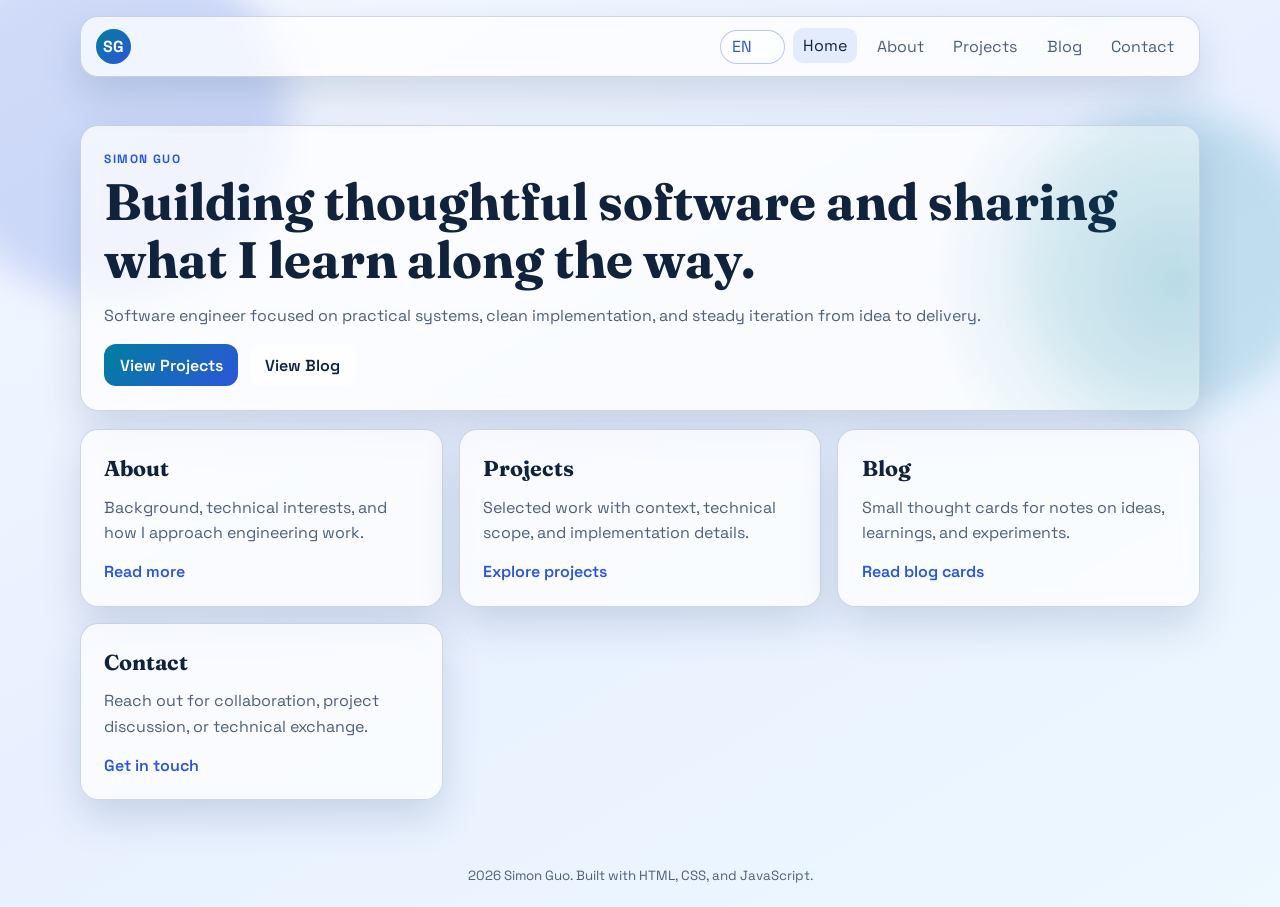
==== index.html @ a92e8daa "Refine i18n to full EN-ZH translation and repo-driven blog cards" ====
<!doctype html>
<html lang="en" data-source-lang="en">
  <head>
    <meta charset="UTF-8" />
    <meta name="viewport" content="width=device-width, initial-scale=1.0" />
    <meta
      name="description"
      content="Personal website for sharing projects, writing, and contact information."
    />
    <title>Simon Guo | Personal Website</title>
    <link rel="preconnect" href="https://fonts.googleapis.com" />
    <link rel="preconnect" href="https://fonts.gstatic.com" crossorigin />
    <link
      href="https://fonts.googleapis.com/css2?family=Space+Grotesk:wght@400;500;700&family=Fraunces:opsz,wght@9..144,600;9..144,800&display=swap"
      rel="stylesheet"
    />
    <link rel="stylesheet" href="./assets/css/styles.css" />
    <script src="./assets/js/i18n.js" defer></script>
    <script src="./assets/js/main.js" defer></script>
  </head>
  <body>
    <header class="site-header">
      <a class="brand" href="./index.html">SG</a>
      <div class="header-actions">
        <select id="language-switch" class="language-switch" data-no-translate>
          <option value="en">EN</option>
          <option value="zh-CN">中文</option>
        </select>
        <button class="menu-toggle" aria-expanded="false" aria-controls="site-nav">
          Menu
        </button>
        <nav id="site-nav" class="site-nav">
          <a href="./index.html" aria-current="page">Home</a>
          <a href="./pages/about.html">About</a>
          <a href="./pages/projects.html">Projects</a>
          <a href="./pages/blog.html">Blog</a>
          <a href="./pages/contact.html">Contact</a>
        </nav>
      </div>
    </header>

    <main>
      <section class="hero panel reveal">
        <p class="eyebrow">Simon Guo</p>
        <h1>
          Building thoughtful software and sharing what I learn along the way.
        </h1>
        <p>
          Software engineer focused on practical systems, clean implementation,
          and steady iteration from idea to delivery.
        </p>
        <div class="hero-actions">
          <a class="button" href="./pages/projects.html">View Projects</a>
          <a class="button button-ghost" href="./pages/blog.html">View Blog</a>
        </div>
      </section>

      <section class="grid reveal">
        <article class="panel">
          <h2>About</h2>
          <p>
            Background, technical interests, and how I approach engineering work.
          </p>
          <a class="text-link" href="./pages/about.html">Read more</a>
        </article>
        <article class="panel">
          <h2>Projects</h2>
          <p>
            Selected work with context, technical scope, and implementation details.
          </p>
          <a class="text-link" href="./pages/projects.html">Explore projects</a>
        </article>
        <article class="panel">
          <h2>Blog</h2>
          <p>
            Small thought cards for notes on ideas, learnings, and experiments.
          </p>
          <a class="text-link" href="./pages/blog.html">Read blog cards</a>
        </article>
        <article class="panel">
          <h2>Contact</h2>
          <p>
            Reach out for collaboration, project discussion, or technical exchange.
          </p>
          <a class="text-link" href="./pages/contact.html">Get in touch</a>
        </article>
      </section>
    </main>

    <footer class="site-footer">
      <small>
        <span id="year"></span> Simon Guo. Built with HTML, CSS, and JavaScript.
      </small>
    </footer>
  </body>
</html>
---- assets/css/styles.css ----
:root {
  --bg: #eef5ff;
  --bg-elevated: rgba(255, 255, 255, 0.72);
  --ink: #11233c;
  --ink-soft: #4d607a;
  --accent: #027e9f;
  --accent-2: #2b56d8;
  --line: rgba(117, 141, 177, 0.34);
  --shadow: 0 18px 40px rgba(26, 56, 105, 0.16);
}

*,
*::before,
*::after {
  box-sizing: border-box;
}

html,
body {
  margin: 0;
  padding: 0;
}

body {
  min-height: 100vh;
  font-family: "Space Grotesk", -apple-system, BlinkMacSystemFont, "Segoe UI", sans-serif;
  color: var(--ink);
  background: linear-gradient(150deg, #f5f9ff 0%, #e8f0ff 48%, #edf8ff 100%);
  display: flex;
  flex-direction: column;
  overflow-x: hidden;
}

body::before,
body::after {
  content: "";
  position: fixed;
  border-radius: 999px;
  filter: blur(18px);
  z-index: -1;
  animation: drift 14s ease-in-out infinite alternate;
}

body::before {
  width: 360px;
  height: 360px;
  left: -70px;
  top: -60px;
  background: rgba(43, 86, 216, 0.18);
}

body::after {
  width: 300px;
  height: 300px;
  right: -40px;
  top: 12vh;
  background: rgba(2, 126, 159, 0.18);
  animation-delay: 1.6s;
}

main {
  width: min(1120px, 92vw);
  margin: 2rem auto 3rem;
  flex: 1;
}

.site-header,
.site-footer {
  width: min(1120px, 92vw);
  margin: 1rem auto;
}

.site-header {
  background: var(--bg-elevated);
  border: 1px solid var(--line);
  backdrop-filter: blur(10px);
  border-radius: 18px;
  padding: 0.75rem 0.95rem;
  display: flex;
  align-items: center;
  justify-content: space-between;
  box-shadow: var(--shadow);
  position: sticky;
  top: 0.8rem;
  z-index: 3;
}

.header-actions {
  display: flex;
  align-items: center;
  gap: 0.5rem;
}

.brand {
  display: inline-grid;
  place-items: center;
  width: 2.2rem;
  height: 2.2rem;
  border-radius: 999px;
  text-decoration: none;
  font-weight: 700;
  color: #ffffff;
  background: linear-gradient(140deg, var(--accent), var(--accent-2));
}

.lang-switch,
.language-switch {
  text-decoration: none;
  color: var(--accent-2);
  font-weight: 700;
  font-size: 0.87rem;
  border: 1px solid rgba(43, 86, 216, 0.32);
  border-radius: 999px;
  padding: 0.35rem 0.65rem;
  background: rgba(255, 255, 255, 0.6);
  transition: transform 180ms ease, background 180ms ease;
}

.lang-switch:hover,
.language-switch:hover {
  transform: translateY(-1px);
  background: rgba(255, 255, 255, 0.95);
}

.language-switch {
  appearance: none;
  font: inherit;
  cursor: pointer;
  padding-right: 1.3rem;
}

.menu-toggle {
  display: none;
  border: 1px solid var(--line);
  background: rgba(255, 255, 255, 0.7);
  color: var(--ink);
  border-radius: 10px;
  padding: 0.4rem 0.7rem;
  font: inherit;
}

.site-nav {
  display: flex;
  gap: 0.6rem;
}

.site-nav a {
  color: var(--ink-soft);
  text-decoration: none;
  padding: 0.45rem 0.62rem;
  border-radius: 10px;
  transition: background 200ms ease, color 200ms ease, transform 200ms ease;
}

.site-nav a[aria-current="page"],
.site-nav a:hover {
  background: rgba(69, 124, 255, 0.13);
  color: var(--ink);
  transform: translateY(-1px);
}

.panel {
  background: var(--bg-elevated);
  border: 1px solid var(--line);
  border-radius: 18px;
  padding: 1.45rem;
  box-shadow: var(--shadow);
  backdrop-filter: blur(8px);
}

.hero {
  position: relative;
  overflow: hidden;
}

.hero::after {
  content: "";
  position: absolute;
  inset: auto -22% -50% auto;
  width: 48%;
  aspect-ratio: 1;
  border-radius: 50%;
  background: radial-gradient(circle, rgba(2, 126, 159, 0.22) 0%, rgba(2, 126, 159, 0) 65%);
}

.hero h1,
h1,
h2,
h3 {
  font-family: "Fraunces", Georgia, "Times New Roman", serif;
  margin: 0.25rem 0 0.8rem;
  line-height: 1.15;
}

.hero h1 {
  font-size: clamp(2rem, 4vw, 3.25rem);
}

h1 {
  font-size: clamp(1.8rem, 3vw, 2.8rem);
}

h2 {
  font-size: 1.35rem;
}

h3 {
  font-size: 1.1rem;
}

p {
  margin: 0.25rem 0 1rem;
  color: var(--ink-soft);
  line-height: 1.58;
}

.eyebrow {
  margin: 0;
  text-transform: uppercase;
  letter-spacing: 0.12em;
  font-weight: 700;
  font-size: 0.75rem;
  color: var(--accent-2);
}

.hero-actions {
  display: flex;
  gap: 0.75rem;
  flex-wrap: wrap;
}

.button {
  display: inline-block;
  border: none;
  cursor: pointer;
  padding: 0.66rem 0.96rem;
  border-radius: 12px;
  text-decoration: none;
  color: #ffffff;
  background: linear-gradient(130deg, var(--accent), var(--accent-2));
  font: inherit;
  font-weight: 600;
  transition: transform 180ms ease, box-shadow 180ms ease;
}

.button:hover {
  transform: translateY(-1px);
  box-shadow: 0 12px 24px rgba(42, 94, 187, 0.26);
}

.button-ghost {
  color: var(--ink);
  background: rgba(255, 255, 255, 0.72);
}

.text-link {
  color: var(--accent-2);
  font-weight: 600;
  text-decoration: none;
}

.text-link:hover {
  text-decoration: underline;
}

.grid {
  margin-top: 1.15rem;
  display: grid;
  gap: 1rem;
  grid-template-columns: repeat(3, minmax(0, 1fr));
}

.tags {
  font-size: 0.87rem;
}

.coming-soon {
  border-style: dashed;
  border-width: 1px;
}

.coming-soon .eyebrow {
  font-size: 0.68rem;
}

.site-footer {
  text-align: center;
  color: var(--ink-soft);
  margin-bottom: 1.4rem;
}

.reveal {
  opacity: 0;
  transform: translateY(16px);
  transition: opacity 420ms ease, transform 420ms ease;
}

.reveal.is-visible {
  opacity: 1;
  transform: translateY(0);
}

.blog-layout {
  display: grid;
  grid-template-columns: minmax(0, 1.15fr) minmax(0, 0.85fr);
  gap: 1rem;
  margin-top: 1.1rem;
}

.blog-controls {
  display: grid;
  gap: 0.7rem;
}

.blog-controls label {
  font-size: 0.9rem;
  color: var(--ink-soft);
}

.blog-controls input,
.blog-controls textarea {
  width: 100%;
  border: 1px solid var(--line);
  border-radius: 10px;
  background: rgba(255, 255, 255, 0.85);
  color: var(--ink);
  font: inherit;
  padding: 0.55rem 0.65rem;
}

.blog-controls textarea {
  min-height: 110px;
  resize: vertical;
}

.blog-list {
  margin: 0;
  padding: 0;
  list-style: none;
  display: grid;
  gap: 1rem;
}

.blog-card {
  position: relative;
}

.blog-meta {
  font-size: 0.82rem;
  color: var(--ink-soft);
}

.blog-empty {
  color: var(--ink-soft);
}

.code-block {
  margin: 0.3rem 0 0.9rem;
  padding: 0.75rem;
  border-radius: 12px;
  background: rgba(13, 29, 53, 0.9);
  color: #d8ecff;
  overflow-x: auto;
}

.code-block code {
  font-family: ui-monospace, SFMono-Regular, Menlo, Monaco, Consolas, "Liberation Mono", monospace;
  font-size: 0.84rem;
}

.blog-remove {
  background: transparent;
  border: none;
  color: var(--accent-2);
  cursor: pointer;
  padding: 0;
  font: inherit;
  font-weight: 600;
}

@keyframes drift {
  0% {
    transform: translate3d(0, 0, 0) scale(1);
  }
  100% {
    transform: translate3d(12px, -12px, 0) scale(1.04);
  }
}

@media (max-width: 960px) {
  .grid {
    grid-template-columns: repeat(2, minmax(0, 1fr));
  }

  .blog-layout {
    grid-template-columns: 1fr;
  }
}

@media (max-width: 760px) {
  .menu-toggle {
    display: inline-flex;
  }

  .site-nav {
    position: absolute;
    inset: calc(100% + 0.5rem) 0 auto 0;
    background: rgba(255, 255, 255, 0.92);
    border: 1px solid var(--line);
    backdrop-filter: blur(8px);
    border-radius: 12px;
    box-shadow: var(--shadow);
    padding: 0.6rem;
    margin: 0 0.25rem;
    display: none;
    flex-direction: column;
  }

  .site-nav.is-open {
    display: flex;
  }

  .grid {
    grid-template-columns: 1fr;
  }
}
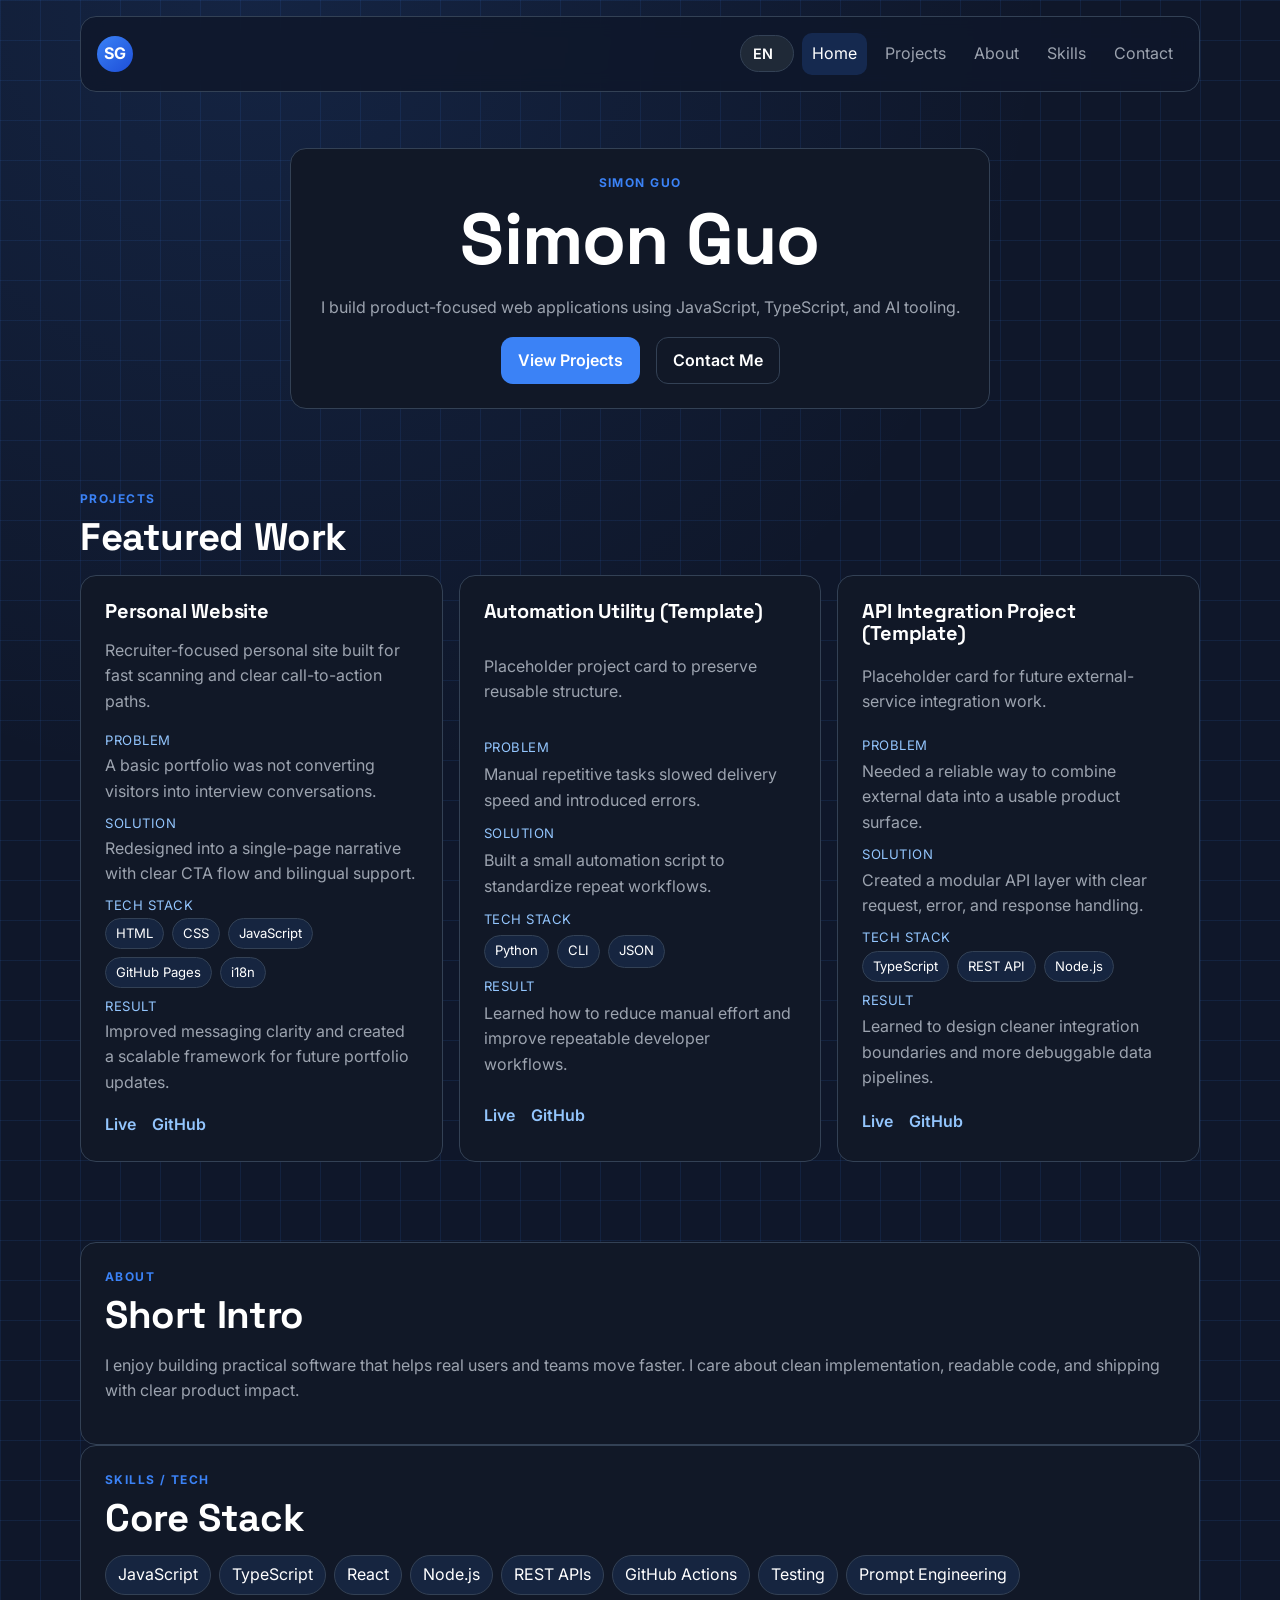
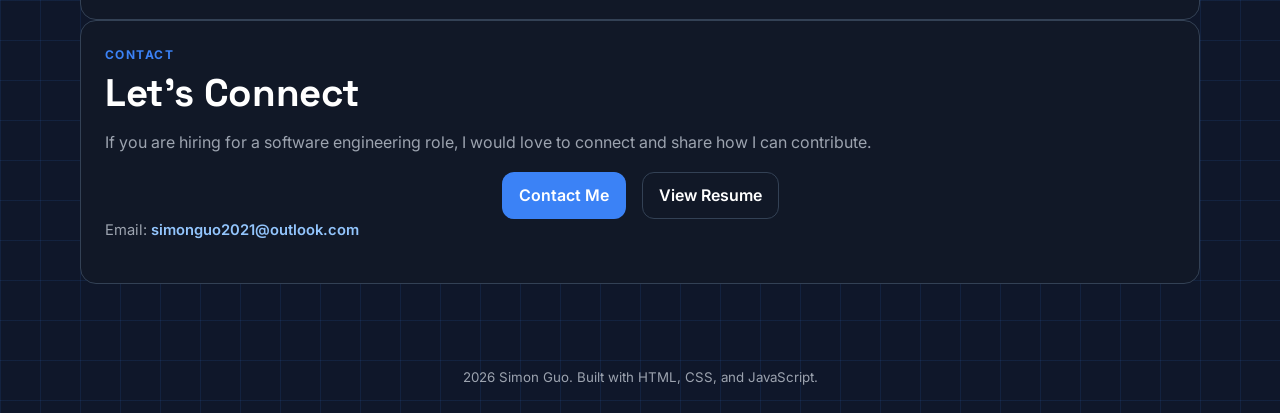
==== commit 0dccf7b3: "Refactor homepage structure and design system with reusable project cards" ====
--- a/index.html
+++ b/index.html
@@ -5,13 +5,13 @@
     <meta name="viewport" content="width=device-width, initial-scale=1.0" />
     <meta
       name="description"
-      content="Personal website for sharing projects, writing, and contact information."
+      content="Simon Guo - software engineer focused on product-oriented development. View projects, skills, and contact details."
     />
     <title>Simon Guo | Personal Website</title>
     <link rel="preconnect" href="https://fonts.googleapis.com" />
     <link rel="preconnect" href="https://fonts.gstatic.com" crossorigin />
     <link
-      href="https://fonts.googleapis.com/css2?family=Space+Grotesk:wght@400;500;700&family=Fraunces:opsz,wght@9..144,600;9..144,800&display=swap"
+      href="https://fonts.googleapis.com/css2?family=Inter:wght@400;500;600;700&family=Space+Grotesk:wght@400;500;700&display=swap"
       rel="stylesheet"
     />
     <link rel="stylesheet" href="./assets/css/styles.css" />
@@ -30,61 +30,182 @@
           Menu
         </button>
         <nav id="site-nav" class="site-nav">
-          <a href="./index.html" aria-current="page">Home</a>
-          <a href="./pages/about.html">About</a>
-          <a href="./pages/projects.html">Projects</a>
-          <a href="./pages/blog.html">Blog</a>
-          <a href="./pages/contact.html">Contact</a>
+          <a href="#hero" aria-current="page">Home</a>
+          <a href="#projects">Projects</a>
+          <a href="#about">About</a>
+          <a href="#skills">Skills</a>
+          <a href="#contact">Contact</a>
         </nav>
       </div>
     </header>
 
     <main>
-      <section class="hero panel reveal">
+      <section id="hero" class="hero hero-centered panel reveal">
         <p class="eyebrow">Simon Guo</p>
-        <h1>
-          Building thoughtful software and sharing what I learn along the way.
-        </h1>
+        <h1>Simon Guo</h1>
         <p>
-          Software engineer focused on practical systems, clean implementation,
-          and steady iteration from idea to delivery.
+          I build product-focused web applications using JavaScript, TypeScript,
+          and AI tooling.
         </p>
         <div class="hero-actions">
-          <a class="button" href="./pages/projects.html">View Projects</a>
-          <a class="button button-ghost" href="./pages/blog.html">View Blog</a>
-        </div>
-      </section>
-
-      <section class="grid reveal">
-        <article class="panel">
-          <h2>About</h2>
-          <p>
-            Background, technical interests, and how I approach engineering work.
-          </p>
-          <a class="text-link" href="./pages/about.html">Read more</a>
-        </article>
-        <article class="panel">
-          <h2>Projects</h2>
-          <p>
-            Selected work with context, technical scope, and implementation details.
-          </p>
-          <a class="text-link" href="./pages/projects.html">Explore projects</a>
-        </article>
-        <article class="panel">
-          <h2>Blog</h2>
-          <p>
-            Small thought cards for notes on ideas, learnings, and experiments.
-          </p>
-          <a class="text-link" href="./pages/blog.html">Read blog cards</a>
-        </article>
-        <article class="panel">
-          <h2>Contact</h2>
-          <p>
-            Reach out for collaboration, project discussion, or technical exchange.
-          </p>
-          <a class="text-link" href="./pages/contact.html">Get in touch</a>
-        </article>
-      </section>
+          <a class="button" href="#projects">View Projects</a>
+          <a class="button button-ghost" href="#contact">Contact Me</a>
+        </div>
+      </section>
+
+      <section id="projects" class="section-block reveal">
+        <p class="eyebrow">Projects</p>
+        <h2>Featured Work</h2>
+        <div class="grid">
+          <article class="card project-card">
+            <h3 class="project-card__title">Personal Website</h3>
+            <p class="project-card__desc">
+              Recruiter-focused personal site built for fast scanning and clear
+              call-to-action paths.
+            </p>
+            <div class="project-card__items">
+              <div class="project-card__item">
+                <p class="project-card__label">Problem</p>
+                <p class="project-card__value">A basic portfolio was not converting visitors into interview conversations.</p>
+              </div>
+              <div class="project-card__item">
+                <p class="project-card__label">Solution</p>
+                <p class="project-card__value">Redesigned into a single-page narrative with clear CTA flow and bilingual support.</p>
+              </div>
+              <div class="project-card__item">
+                <p class="project-card__label">Tech Stack</p>
+                <div class="project-card__tags">
+                  <span>HTML</span>
+                  <span>CSS</span>
+                  <span>JavaScript</span>
+                  <span>GitHub Pages</span>
+                  <span>i18n</span>
+                </div>
+              </div>
+              <div class="project-card__item">
+                <p class="project-card__label">Result</p>
+                <p class="project-card__value">Improved messaging clarity and created a scalable framework for future portfolio updates.</p>
+              </div>
+            </div>
+            <div class="project-card__links">
+              <a class="text-link" href="https://sgdev42.github.io/personal_website/" target="_blank" rel="noreferrer">Live</a>
+              <a class="text-link" href="https://github.com/sgdev42/personal_website" target="_blank" rel="noreferrer">GitHub</a>
+            </div>
+          </article>
+          <article class="card project-card">
+            <h3 class="project-card__title">Automation Utility (Template)</h3>
+            <p class="project-card__desc">
+              Placeholder project card to preserve reusable structure.
+            </p>
+            <div class="project-card__items">
+              <div class="project-card__item">
+                <p class="project-card__label">Problem</p>
+                <p class="project-card__value">Manual repetitive tasks slowed delivery speed and introduced errors.</p>
+              </div>
+              <div class="project-card__item">
+                <p class="project-card__label">Solution</p>
+                <p class="project-card__value">Built a small automation script to standardize repeat workflows.</p>
+              </div>
+              <div class="project-card__item">
+                <p class="project-card__label">Tech Stack</p>
+                <div class="project-card__tags">
+                  <span>Python</span>
+                  <span>CLI</span>
+                  <span>JSON</span>
+                </div>
+              </div>
+              <div class="project-card__item">
+                <p class="project-card__label">Result</p>
+                <p class="project-card__value">Learned how to reduce manual effort and improve repeatable developer workflows.</p>
+              </div>
+            </div>
+            <div class="project-card__links">
+              <a class="text-link" href="https://github.com/sgdev42" target="_blank" rel="noreferrer">Live</a>
+              <a class="text-link" href="https://github.com/sgdev42" target="_blank" rel="noreferrer">GitHub</a>
+            </div>
+          </article>
+          <article class="card project-card">
+            <h3 class="project-card__title">API Integration Project (Template)</h3>
+            <p class="project-card__desc">
+              Placeholder card for future external-service integration work.
+            </p>
+            <div class="project-card__items">
+              <div class="project-card__item">
+                <p class="project-card__label">Problem</p>
+                <p class="project-card__value">Needed a reliable way to combine external data into a usable product surface.</p>
+              </div>
+              <div class="project-card__item">
+                <p class="project-card__label">Solution</p>
+                <p class="project-card__value">Created a modular API layer with clear request, error, and response handling.</p>
+              </div>
+              <div class="project-card__item">
+                <p class="project-card__label">Tech Stack</p>
+                <div class="project-card__tags">
+                  <span>TypeScript</span>
+                  <span>REST API</span>
+                  <span>Node.js</span>
+                </div>
+              </div>
+              <div class="project-card__item">
+                <p class="project-card__label">Result</p>
+                <p class="project-card__value">Learned to design cleaner integration boundaries and more debuggable data pipelines.</p>
+              </div>
+            </div>
+            <div class="project-card__links">
+              <a class="text-link" href="https://github.com/sgdev42" target="_blank" rel="noreferrer">Live</a>
+              <a class="text-link" href="https://github.com/sgdev42" target="_blank" rel="noreferrer">GitHub</a>
+            </div>
+          </article>
+        </div>
+      </section>
+
+      <section id="about" class="section-block panel reveal">
+        <p class="eyebrow">About</p>
+        <h2>Short Intro</h2>
+        <p>
+          I enjoy building practical software that helps real users and teams
+          move faster. I care about clean implementation, readable code, and
+          shipping with clear product impact.
+        </p>
+      </section>
+
+      <section id="skills" class="section-block panel reveal">
+        <p class="eyebrow">Skills / Tech</p>
+        <h2>Core Stack</h2>
+        <div class="skills-list">
+          <span>JavaScript</span>
+          <span>TypeScript</span>
+          <span>React</span>
+          <span>Node.js</span>
+          <span>REST APIs</span>
+          <span>GitHub Actions</span>
+          <span>Testing</span>
+          <span>Prompt Engineering</span>
+        </div>
+      </section>
+
+      <section id="contact" class="section-block panel reveal">
+        <p class="eyebrow">Contact</p>
+        <h2>Let’s Connect</h2>
+        <p>
+          If you are hiring for a software engineering role, I would love to
+          connect and share how I can contribute.
+        </p>
+        <div class="hero-actions">
+          <a class="button" href="mailto:simonguo2021@outlook.com">Contact Me</a>
+          <a
+            class="button button-ghost"
+            href="https://www.linkedin.com/in/yguo97/"
+            target="_blank"
+            rel="noreferrer"
+            >View Resume</a
+          >
+        </div>
+        <p class="contact-inline">
+          Email: <a class="text-link" href="mailto:simonguo2021@outlook.com">simonguo2021@outlook.com</a>
+        </p>
+      </section>
+
     </main>
 
     <footer class="site-footer">
--- a/assets/css/styles.css
+++ b/assets/css/styles.css
@@ -1,12 +1,36 @@
 :root {
-  --bg: #eef5ff;
-  --bg-elevated: rgba(255, 255, 255, 0.72);
-  --ink: #11233c;
-  --ink-soft: #4d607a;
-  --accent: #027e9f;
-  --accent-2: #2b56d8;
-  --line: rgba(117, 141, 177, 0.34);
-  --shadow: 0 18px 40px rgba(26, 56, 105, 0.16);
+  --color-bg: #0f172a;
+  --color-bg-elevated: #111827;
+  --color-bg-soft: #1f2937;
+  --color-text: #ffffff;
+  --color-text-muted: #9ca3af;
+  --color-accent: #3b82f6;
+  --color-accent-hover: #2563eb;
+  --color-border: #334155;
+
+  --font-body: "Inter", -apple-system, BlinkMacSystemFont, "Segoe UI", sans-serif;
+  --font-heading: "Space Grotesk", "Inter", -apple-system, BlinkMacSystemFont, sans-serif;
+
+  --text-body: 1rem;
+  --text-h1: clamp(2.5rem, 7vw, 4.5rem);
+  --text-h2: clamp(1.7rem, 3.8vw, 2.4rem);
+  --text-h3: 1.25rem;
+
+  --space-1: 8px;
+  --space-2: 16px;
+  --space-3: 24px;
+  --space-4: 32px;
+  --space-5: 40px;
+  --space-6: 48px;
+  --space-8: 64px;
+  --space-10: 80px;
+
+  --section-padding-desktop: 80px;
+  --section-padding-mobile: 40px;
+
+  --radius-sm: 12px;
+  --radius-md: 16px;
+  --radius-lg: 20px;
 }
 
 *,
@@ -21,240 +45,313 @@
   padding: 0;
 }
 
+html {
+  scroll-behavior: smooth;
+}
+
 body {
   min-height: 100vh;
-  font-family: "Space Grotesk", -apple-system, BlinkMacSystemFont, "Segoe UI", sans-serif;
-  color: var(--ink);
-  background: linear-gradient(150deg, #f5f9ff 0%, #e8f0ff 48%, #edf8ff 100%);
+  font-family: var(--font-body);
+  font-size: var(--text-body);
+  line-height: 1.6;
+  color: var(--color-text);
+  background:
+    linear-gradient(rgba(59, 130, 246, 0.1) 1px, transparent 1px),
+    linear-gradient(90deg, rgba(59, 130, 246, 0.1) 1px, transparent 1px),
+    radial-gradient(circle at 20% 0%, rgba(59, 130, 246, 0.12), transparent 35%),
+    var(--color-bg);
+  background-size: 40px 40px, 40px 40px, auto, auto;
   display: flex;
   flex-direction: column;
-  overflow-x: hidden;
-}
-
-body::before,
-body::after {
-  content: "";
-  position: fixed;
-  border-radius: 999px;
-  filter: blur(18px);
-  z-index: -1;
-  animation: drift 14s ease-in-out infinite alternate;
-}
-
-body::before {
-  width: 360px;
-  height: 360px;
-  left: -70px;
-  top: -60px;
-  background: rgba(43, 86, 216, 0.18);
-}
-
-body::after {
-  width: 300px;
-  height: 300px;
-  right: -40px;
-  top: 12vh;
-  background: rgba(2, 126, 159, 0.18);
-  animation-delay: 1.6s;
 }
 
 main {
   width: min(1120px, 92vw);
-  margin: 2rem auto 3rem;
+  margin: var(--space-5) auto var(--space-8);
   flex: 1;
 }
 
 .site-header,
 .site-footer {
   width: min(1120px, 92vw);
-  margin: 1rem auto;
+  margin: var(--space-2) auto;
 }
 
 .site-header {
-  background: var(--bg-elevated);
-  border: 1px solid var(--line);
+  background: rgba(15, 23, 42, 0.84);
+  border: 1px solid var(--color-border);
   backdrop-filter: blur(10px);
-  border-radius: 18px;
-  padding: 0.75rem 0.95rem;
+  border-radius: var(--radius-md);
+  padding: var(--space-2);
   display: flex;
   align-items: center;
   justify-content: space-between;
-  box-shadow: var(--shadow);
   position: sticky;
-  top: 0.8rem;
-  z-index: 3;
+  top: var(--space-2);
+  z-index: 5;
 }
 
 .header-actions {
   display: flex;
   align-items: center;
-  gap: 0.5rem;
+  gap: var(--space-1);
 }
 
 .brand {
   display: inline-grid;
   place-items: center;
-  width: 2.2rem;
-  height: 2.2rem;
+  width: 2.25rem;
+  height: 2.25rem;
   border-radius: 999px;
   text-decoration: none;
   font-weight: 700;
-  color: #ffffff;
-  background: linear-gradient(140deg, var(--accent), var(--accent-2));
-}
-
-.lang-switch,
-.language-switch {
-  text-decoration: none;
-  color: var(--accent-2);
-  font-weight: 700;
-  font-size: 0.87rem;
-  border: 1px solid rgba(43, 86, 216, 0.32);
-  border-radius: 999px;
-  padding: 0.35rem 0.65rem;
-  background: rgba(255, 255, 255, 0.6);
-  transition: transform 180ms ease, background 180ms ease;
-}
-
-.lang-switch:hover,
-.language-switch:hover {
-  transform: translateY(-1px);
-  background: rgba(255, 255, 255, 0.95);
+  color: var(--color-text);
+  background: linear-gradient(140deg, var(--color-accent), #1d4ed8);
 }
 
 .language-switch {
   appearance: none;
   font: inherit;
+  font-size: 0.9rem;
+  font-weight: 600;
+  color: var(--color-text);
+  border: 1px solid var(--color-border);
+  border-radius: 999px;
+  padding: 6px 12px;
+  background: var(--color-bg-soft);
   cursor: pointer;
-  padding-right: 1.3rem;
 }
 
 .menu-toggle {
   display: none;
-  border: 1px solid var(--line);
-  background: rgba(255, 255, 255, 0.7);
-  color: var(--ink);
+  border: 1px solid var(--color-border);
+  background: var(--color-bg-soft);
+  color: var(--color-text);
+  border-radius: var(--radius-sm);
+  padding: 6px 12px;
+  font: inherit;
+}
+
+.site-nav {
+  display: flex;
+  gap: var(--space-1);
+}
+
+.site-nav a {
+  color: var(--color-text-muted);
+  text-decoration: none;
+  padding: 8px 10px;
   border-radius: 10px;
-  padding: 0.4rem 0.7rem;
-  font: inherit;
-}
-
-.site-nav {
-  display: flex;
-  gap: 0.6rem;
-}
-
-.site-nav a {
-  color: var(--ink-soft);
-  text-decoration: none;
-  padding: 0.45rem 0.62rem;
-  border-radius: 10px;
-  transition: background 200ms ease, color 200ms ease, transform 200ms ease;
+  transition: background 160ms ease, color 160ms ease;
 }
 
 .site-nav a[aria-current="page"],
 .site-nav a:hover {
-  background: rgba(69, 124, 255, 0.13);
-  color: var(--ink);
-  transform: translateY(-1px);
-}
-
-.panel {
-  background: var(--bg-elevated);
-  border: 1px solid var(--line);
-  border-radius: 18px;
-  padding: 1.45rem;
-  box-shadow: var(--shadow);
-  backdrop-filter: blur(8px);
-}
-
-.hero {
-  position: relative;
-  overflow: hidden;
-}
-
-.hero::after {
-  content: "";
-  position: absolute;
-  inset: auto -22% -50% auto;
-  width: 48%;
-  aspect-ratio: 1;
-  border-radius: 50%;
-  background: radial-gradient(circle, rgba(2, 126, 159, 0.22) 0%, rgba(2, 126, 159, 0) 65%);
-}
-
-.hero h1,
+  background: rgba(59, 130, 246, 0.18);
+  color: var(--color-text);
+}
+
 h1,
 h2,
 h3 {
-  font-family: "Fraunces", Georgia, "Times New Roman", serif;
-  margin: 0.25rem 0 0.8rem;
-  line-height: 1.15;
-}
-
-.hero h1 {
-  font-size: clamp(2rem, 4vw, 3.25rem);
+  font-family: var(--font-heading);
+  color: var(--color-text);
+  letter-spacing: -0.01em;
+  line-height: 1.1;
+  margin: 0 0 var(--space-2);
 }
 
 h1 {
-  font-size: clamp(1.8rem, 3vw, 2.8rem);
+  font-size: var(--text-h1);
 }
 
 h2 {
-  font-size: 1.35rem;
+  font-size: var(--text-h2);
 }
 
 h3 {
-  font-size: 1.1rem;
+  font-size: var(--text-h3);
 }
 
 p {
-  margin: 0.25rem 0 1rem;
-  color: var(--ink-soft);
-  line-height: 1.58;
+  margin: 0 0 var(--space-2);
+  color: var(--color-text-muted);
 }
 
 .eyebrow {
-  margin: 0;
+  margin: 0 0 var(--space-1);
   text-transform: uppercase;
   letter-spacing: 0.12em;
+  font-size: 0.75rem;
   font-weight: 700;
-  font-size: 0.75rem;
-  color: var(--accent-2);
+  color: var(--color-accent);
+}
+
+.section-container,
+.section-block {
+  padding: var(--section-padding-desktop) 0;
+  scroll-margin-top: 108px;
+}
+
+.hero {
+  background: linear-gradient(170deg, rgba(59, 130, 246, 0.18), rgba(15, 23, 42, 0.9));
+  border: 1px solid var(--color-border);
+  border-radius: var(--radius-lg);
+  padding: var(--space-8) var(--space-4);
+}
+
+.hero-centered {
+  max-width: 700px;
+  margin: 0 auto;
+  text-align: center;
 }
 
 .hero-actions {
   display: flex;
-  gap: 0.75rem;
   flex-wrap: wrap;
+  gap: var(--space-2);
+  justify-content: center;
 }
 
 .button {
-  display: inline-block;
-  border: none;
-  cursor: pointer;
-  padding: 0.66rem 0.96rem;
-  border-radius: 12px;
-  text-decoration: none;
-  color: #ffffff;
-  background: linear-gradient(130deg, var(--accent), var(--accent-2));
+  display: inline-flex;
+  align-items: center;
+  justify-content: center;
+  border: 1px solid transparent;
+  border-radius: var(--radius-sm);
+  padding: 10px 16px;
   font: inherit;
   font-weight: 600;
-  transition: transform 180ms ease, box-shadow 180ms ease;
-}
-
-.button:hover {
-  transform: translateY(-1px);
-  box-shadow: 0 12px 24px rgba(42, 94, 187, 0.26);
+  text-decoration: none;
+  cursor: pointer;
+  transition: background 160ms ease, border-color 160ms ease, color 160ms ease;
+}
+
+.button:not(.button-ghost) {
+  background: var(--color-accent);
+  color: var(--color-text);
+}
+
+.button:not(.button-ghost):hover {
+  background: var(--color-accent-hover);
 }
 
 .button-ghost {
-  color: var(--ink);
-  background: rgba(255, 255, 255, 0.72);
+  background: transparent;
+  color: var(--color-text);
+  border-color: var(--color-border);
+}
+
+.button-ghost:hover {
+  background: rgba(59, 130, 246, 0.14);
+}
+
+.grid {
+  display: grid;
+  gap: var(--space-2);
+  grid-template-columns: repeat(3, minmax(0, 1fr));
+}
+
+.panel,
+.card {
+  background: var(--color-bg-elevated);
+  border: 1px solid var(--color-border);
+  border-radius: var(--radius-md);
+  padding: var(--space-3);
+}
+
+.project-card {
+  display: grid;
+  gap: var(--space-2);
+  transition: transform 180ms ease, box-shadow 180ms ease, border-color 180ms ease;
+}
+
+.project-card:hover {
+  transform: scale(1.03);
+  box-shadow: 0 24px 44px rgba(2, 132, 199, 0.24);
+  border-color: rgba(59, 130, 246, 0.55);
+}
+
+.project-card__title {
+  margin-bottom: 0;
+}
+
+.project-card__desc {
+  margin-bottom: 0;
+}
+
+.project-card__items {
+  margin: 0;
+  padding: 0;
+  display: grid;
+  gap: var(--space-1);
+}
+
+.project-card__item {
+  display: grid;
+  gap: 2px;
+}
+
+.project-card__label {
+  font-size: 0.82rem;
+  letter-spacing: 0.04em;
+  text-transform: uppercase;
+  color: #93c5fd;
+  margin: 0;
+}
+
+.project-card__value {
+  margin: 0;
+}
+
+.project-card__tags {
+  display: flex;
+  flex-wrap: wrap;
+  gap: var(--space-1);
+}
+
+.project-card__tags span {
+  border: 1px solid var(--color-border);
+  border-radius: 999px;
+  padding: 4px 10px;
+  font-size: 0.82rem;
+  color: var(--color-text);
+  background: rgba(59, 130, 246, 0.12);
+}
+
+.project-card__links {
+  display: flex;
+  gap: var(--space-2);
+  align-items: center;
+}
+
+.coming-soon {
+  border-style: dashed;
+}
+
+.tags,
+.blog-meta,
+.contact-inline {
+  font-size: 0.92rem;
+  color: var(--color-text-muted);
+}
+
+.skills-list {
+  display: flex;
+  flex-wrap: wrap;
+  gap: var(--space-1);
+}
+
+.skills-list span {
+  border: 1px solid var(--color-border);
+  border-radius: 999px;
+  padding: 6px 12px;
+  color: var(--color-text);
+  background: rgba(59, 130, 246, 0.12);
 }
 
 .text-link {
-  color: var(--accent-2);
+  color: #93c5fd;
   font-weight: 600;
   text-decoration: none;
 }
@@ -263,36 +360,16 @@
   text-decoration: underline;
 }
 
-.grid {
-  margin-top: 1.15rem;
-  display: grid;
-  gap: 1rem;
-  grid-template-columns: repeat(3, minmax(0, 1fr));
-}
-
-.tags {
-  font-size: 0.87rem;
-}
-
-.coming-soon {
-  border-style: dashed;
-  border-width: 1px;
-}
-
-.coming-soon .eyebrow {
-  font-size: 0.68rem;
-}
-
 .site-footer {
   text-align: center;
-  color: var(--ink-soft);
-  margin-bottom: 1.4rem;
+  color: var(--color-text-muted);
+  margin-bottom: var(--space-3);
 }
 
 .reveal {
   opacity: 0;
   transform: translateY(16px);
-  transition: opacity 420ms ease, transform 420ms ease;
+  transition: opacity 360ms ease, transform 360ms ease;
 }
 
 .reveal.is-visible {
@@ -303,34 +380,8 @@
 .blog-layout {
   display: grid;
   grid-template-columns: minmax(0, 1.15fr) minmax(0, 0.85fr);
-  gap: 1rem;
-  margin-top: 1.1rem;
-}
-
-.blog-controls {
-  display: grid;
-  gap: 0.7rem;
-}
-
-.blog-controls label {
-  font-size: 0.9rem;
-  color: var(--ink-soft);
-}
-
-.blog-controls input,
-.blog-controls textarea {
-  width: 100%;
-  border: 1px solid var(--line);
-  border-radius: 10px;
-  background: rgba(255, 255, 255, 0.85);
-  color: var(--ink);
-  font: inherit;
-  padding: 0.55rem 0.65rem;
-}
-
-.blog-controls textarea {
-  min-height: 110px;
-  resize: vertical;
+  gap: var(--space-2);
+  margin-top: var(--space-2);
 }
 
 .blog-list {
@@ -338,53 +389,11 @@
   padding: 0;
   list-style: none;
   display: grid;
-  gap: 1rem;
-}
-
-.blog-card {
-  position: relative;
-}
-
-.blog-meta {
-  font-size: 0.82rem;
-  color: var(--ink-soft);
+  gap: var(--space-2);
 }
 
 .blog-empty {
-  color: var(--ink-soft);
-}
-
-.code-block {
-  margin: 0.3rem 0 0.9rem;
-  padding: 0.75rem;
-  border-radius: 12px;
-  background: rgba(13, 29, 53, 0.9);
-  color: #d8ecff;
-  overflow-x: auto;
-}
-
-.code-block code {
-  font-family: ui-monospace, SFMono-Regular, Menlo, Monaco, Consolas, "Liberation Mono", monospace;
-  font-size: 0.84rem;
-}
-
-.blog-remove {
-  background: transparent;
-  border: none;
-  color: var(--accent-2);
-  cursor: pointer;
-  padding: 0;
-  font: inherit;
-  font-weight: 600;
-}
-
-@keyframes drift {
-  0% {
-    transform: translate3d(0, 0, 0) scale(1);
-  }
-  100% {
-    transform: translate3d(12px, -12px, 0) scale(1.04);
-  }
+  color: var(--color-text-muted);
 }
 
 @media (max-width: 960px) {
@@ -398,20 +407,27 @@
 }
 
 @media (max-width: 760px) {
+  .section-container,
+  .section-block {
+    padding: var(--section-padding-mobile) 0;
+  }
+
+  .hero {
+    padding: var(--space-5) var(--space-3);
+  }
+
   .menu-toggle {
     display: inline-flex;
   }
 
   .site-nav {
     position: absolute;
-    inset: calc(100% + 0.5rem) 0 auto 0;
-    background: rgba(255, 255, 255, 0.92);
-    border: 1px solid var(--line);
-    backdrop-filter: blur(8px);
-    border-radius: 12px;
-    box-shadow: var(--shadow);
-    padding: 0.6rem;
-    margin: 0 0.25rem;
+    inset: calc(100% + 8px) 0 auto 0;
+    background: rgba(15, 23, 42, 0.96);
+    border: 1px solid var(--color-border);
+    border-radius: var(--radius-sm);
+    padding: 10px;
+    margin: 0 4px;
     display: none;
     flex-direction: column;
   }
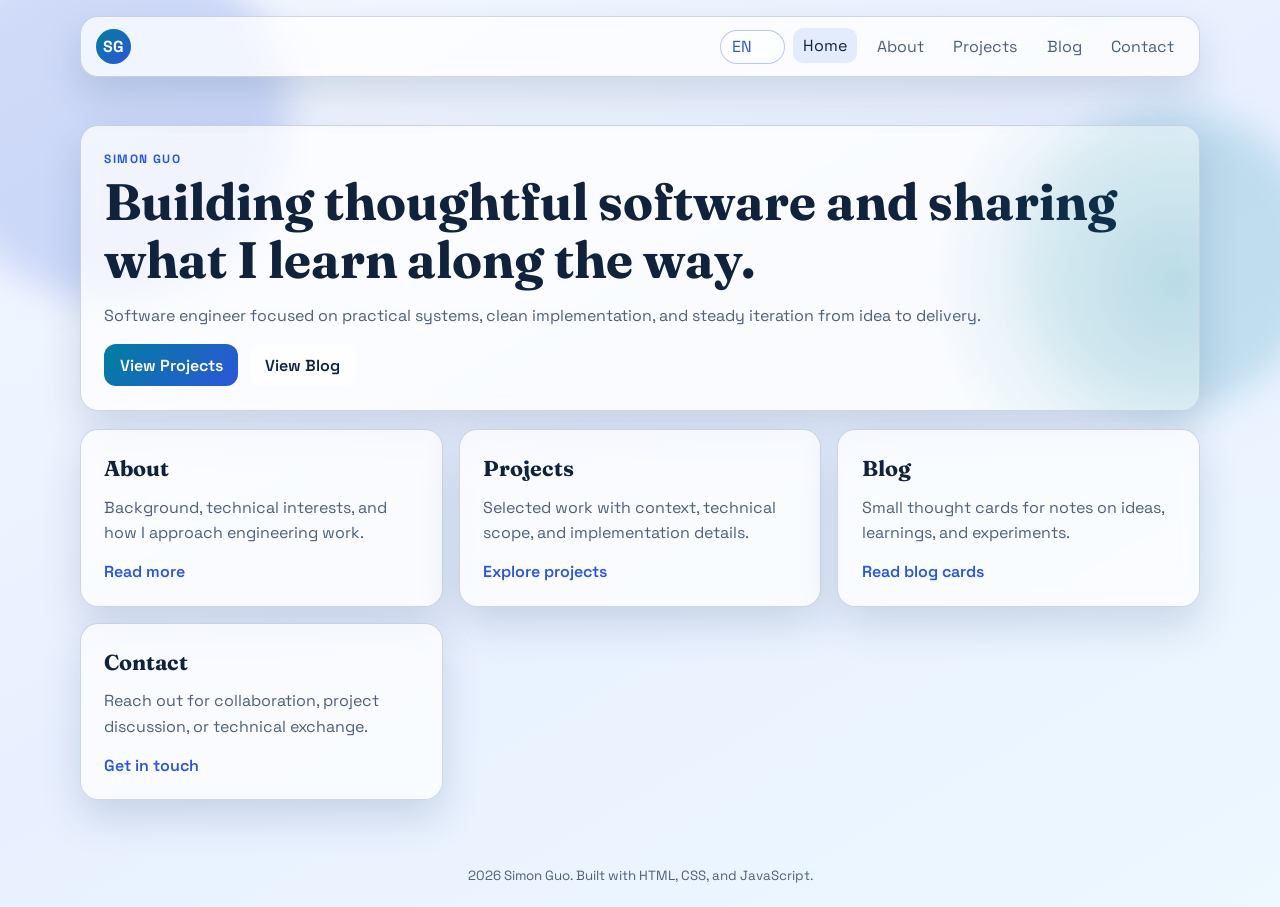
==== commit bbf484df: "Revert "Refactor homepage structure and design system with reusable project cards" This reverts comm" ====
--- a/index.html
+++ b/index.html
@@ -5,13 +5,13 @@
     <meta name="viewport" content="width=device-width, initial-scale=1.0" />
     <meta
       name="description"
-      content="Simon Guo - software engineer focused on product-oriented development. View projects, skills, and contact details."
+      content="Personal website for sharing projects, writing, and contact information."
     />
     <title>Simon Guo | Personal Website</title>
     <link rel="preconnect" href="https://fonts.googleapis.com" />
     <link rel="preconnect" href="https://fonts.gstatic.com" crossorigin />
     <link
-      href="https://fonts.googleapis.com/css2?family=Inter:wght@400;500;600;700&family=Space+Grotesk:wght@400;500;700&display=swap"
+      href="https://fonts.googleapis.com/css2?family=Space+Grotesk:wght@400;500;700&family=Fraunces:opsz,wght@9..144,600;9..144,800&display=swap"
       rel="stylesheet"
     />
     <link rel="stylesheet" href="./assets/css/styles.css" />
@@ -30,182 +30,61 @@
           Menu
         </button>
         <nav id="site-nav" class="site-nav">
-          <a href="#hero" aria-current="page">Home</a>
-          <a href="#projects">Projects</a>
-          <a href="#about">About</a>
-          <a href="#skills">Skills</a>
-          <a href="#contact">Contact</a>
+          <a href="./index.html" aria-current="page">Home</a>
+          <a href="./pages/about.html">About</a>
+          <a href="./pages/projects.html">Projects</a>
+          <a href="./pages/blog.html">Blog</a>
+          <a href="./pages/contact.html">Contact</a>
         </nav>
       </div>
     </header>
 
     <main>
-      <section id="hero" class="hero hero-centered panel reveal">
+      <section class="hero panel reveal">
         <p class="eyebrow">Simon Guo</p>
-        <h1>Simon Guo</h1>
+        <h1>
+          Building thoughtful software and sharing what I learn along the way.
+        </h1>
         <p>
-          I build product-focused web applications using JavaScript, TypeScript,
-          and AI tooling.
+          Software engineer focused on practical systems, clean implementation,
+          and steady iteration from idea to delivery.
         </p>
         <div class="hero-actions">
-          <a class="button" href="#projects">View Projects</a>
-          <a class="button button-ghost" href="#contact">Contact Me</a>
+          <a class="button" href="./pages/projects.html">View Projects</a>
+          <a class="button button-ghost" href="./pages/blog.html">View Blog</a>
         </div>
       </section>
 
-      <section id="projects" class="section-block reveal">
-        <p class="eyebrow">Projects</p>
-        <h2>Featured Work</h2>
-        <div class="grid">
-          <article class="card project-card">
-            <h3 class="project-card__title">Personal Website</h3>
-            <p class="project-card__desc">
-              Recruiter-focused personal site built for fast scanning and clear
-              call-to-action paths.
-            </p>
-            <div class="project-card__items">
-              <div class="project-card__item">
-                <p class="project-card__label">Problem</p>
-                <p class="project-card__value">A basic portfolio was not converting visitors into interview conversations.</p>
-              </div>
-              <div class="project-card__item">
-                <p class="project-card__label">Solution</p>
-                <p class="project-card__value">Redesigned into a single-page narrative with clear CTA flow and bilingual support.</p>
-              </div>
-              <div class="project-card__item">
-                <p class="project-card__label">Tech Stack</p>
-                <div class="project-card__tags">
-                  <span>HTML</span>
-                  <span>CSS</span>
-                  <span>JavaScript</span>
-                  <span>GitHub Pages</span>
-                  <span>i18n</span>
-                </div>
-              </div>
-              <div class="project-card__item">
-                <p class="project-card__label">Result</p>
-                <p class="project-card__value">Improved messaging clarity and created a scalable framework for future portfolio updates.</p>
-              </div>
-            </div>
-            <div class="project-card__links">
-              <a class="text-link" href="https://sgdev42.github.io/personal_website/" target="_blank" rel="noreferrer">Live</a>
-              <a class="text-link" href="https://github.com/sgdev42/personal_website" target="_blank" rel="noreferrer">GitHub</a>
-            </div>
-          </article>
-          <article class="card project-card">
-            <h3 class="project-card__title">Automation Utility (Template)</h3>
-            <p class="project-card__desc">
-              Placeholder project card to preserve reusable structure.
-            </p>
-            <div class="project-card__items">
-              <div class="project-card__item">
-                <p class="project-card__label">Problem</p>
-                <p class="project-card__value">Manual repetitive tasks slowed delivery speed and introduced errors.</p>
-              </div>
-              <div class="project-card__item">
-                <p class="project-card__label">Solution</p>
-                <p class="project-card__value">Built a small automation script to standardize repeat workflows.</p>
-              </div>
-              <div class="project-card__item">
-                <p class="project-card__label">Tech Stack</p>
-                <div class="project-card__tags">
-                  <span>Python</span>
-                  <span>CLI</span>
-                  <span>JSON</span>
-                </div>
-              </div>
-              <div class="project-card__item">
-                <p class="project-card__label">Result</p>
-                <p class="project-card__value">Learned how to reduce manual effort and improve repeatable developer workflows.</p>
-              </div>
-            </div>
-            <div class="project-card__links">
-              <a class="text-link" href="https://github.com/sgdev42" target="_blank" rel="noreferrer">Live</a>
-              <a class="text-link" href="https://github.com/sgdev42" target="_blank" rel="noreferrer">GitHub</a>
-            </div>
-          </article>
-          <article class="card project-card">
-            <h3 class="project-card__title">API Integration Project (Template)</h3>
-            <p class="project-card__desc">
-              Placeholder card for future external-service integration work.
-            </p>
-            <div class="project-card__items">
-              <div class="project-card__item">
-                <p class="project-card__label">Problem</p>
-                <p class="project-card__value">Needed a reliable way to combine external data into a usable product surface.</p>
-              </div>
-              <div class="project-card__item">
-                <p class="project-card__label">Solution</p>
-                <p class="project-card__value">Created a modular API layer with clear request, error, and response handling.</p>
-              </div>
-              <div class="project-card__item">
-                <p class="project-card__label">Tech Stack</p>
-                <div class="project-card__tags">
-                  <span>TypeScript</span>
-                  <span>REST API</span>
-                  <span>Node.js</span>
-                </div>
-              </div>
-              <div class="project-card__item">
-                <p class="project-card__label">Result</p>
-                <p class="project-card__value">Learned to design cleaner integration boundaries and more debuggable data pipelines.</p>
-              </div>
-            </div>
-            <div class="project-card__links">
-              <a class="text-link" href="https://github.com/sgdev42" target="_blank" rel="noreferrer">Live</a>
-              <a class="text-link" href="https://github.com/sgdev42" target="_blank" rel="noreferrer">GitHub</a>
-            </div>
-          </article>
-        </div>
+      <section class="grid reveal">
+        <article class="panel">
+          <h2>About</h2>
+          <p>
+            Background, technical interests, and how I approach engineering work.
+          </p>
+          <a class="text-link" href="./pages/about.html">Read more</a>
+        </article>
+        <article class="panel">
+          <h2>Projects</h2>
+          <p>
+            Selected work with context, technical scope, and implementation details.
+          </p>
+          <a class="text-link" href="./pages/projects.html">Explore projects</a>
+        </article>
+        <article class="panel">
+          <h2>Blog</h2>
+          <p>
+            Small thought cards for notes on ideas, learnings, and experiments.
+          </p>
+          <a class="text-link" href="./pages/blog.html">Read blog cards</a>
+        </article>
+        <article class="panel">
+          <h2>Contact</h2>
+          <p>
+            Reach out for collaboration, project discussion, or technical exchange.
+          </p>
+          <a class="text-link" href="./pages/contact.html">Get in touch</a>
+        </article>
       </section>
-
-      <section id="about" class="section-block panel reveal">
-        <p class="eyebrow">About</p>
-        <h2>Short Intro</h2>
-        <p>
-          I enjoy building practical software that helps real users and teams
-          move faster. I care about clean implementation, readable code, and
-          shipping with clear product impact.
-        </p>
-      </section>
-
-      <section id="skills" class="section-block panel reveal">
-        <p class="eyebrow">Skills / Tech</p>
-        <h2>Core Stack</h2>
-        <div class="skills-list">
-          <span>JavaScript</span>
-          <span>TypeScript</span>
-          <span>React</span>
-          <span>Node.js</span>
-          <span>REST APIs</span>
-          <span>GitHub Actions</span>
-          <span>Testing</span>
-          <span>Prompt Engineering</span>
-        </div>
-      </section>
-
-      <section id="contact" class="section-block panel reveal">
-        <p class="eyebrow">Contact</p>
-        <h2>Let’s Connect</h2>
-        <p>
-          If you are hiring for a software engineering role, I would love to
-          connect and share how I can contribute.
-        </p>
-        <div class="hero-actions">
-          <a class="button" href="mailto:simonguo2021@outlook.com">Contact Me</a>
-          <a
-            class="button button-ghost"
-            href="https://www.linkedin.com/in/yguo97/"
-            target="_blank"
-            rel="noreferrer"
-            >View Resume</a
-          >
-        </div>
-        <p class="contact-inline">
-          Email: <a class="text-link" href="mailto:simonguo2021@outlook.com">simonguo2021@outlook.com</a>
-        </p>
-      </section>
-
     </main>
 
     <footer class="site-footer">
--- a/assets/css/styles.css
+++ b/assets/css/styles.css
@@ -1,36 +1,12 @@
 :root {
-  --color-bg: #0f172a;
-  --color-bg-elevated: #111827;
-  --color-bg-soft: #1f2937;
-  --color-text: #ffffff;
-  --color-text-muted: #9ca3af;
-  --color-accent: #3b82f6;
-  --color-accent-hover: #2563eb;
-  --color-border: #334155;
-
-  --font-body: "Inter", -apple-system, BlinkMacSystemFont, "Segoe UI", sans-serif;
-  --font-heading: "Space Grotesk", "Inter", -apple-system, BlinkMacSystemFont, sans-serif;
-
-  --text-body: 1rem;
-  --text-h1: clamp(2.5rem, 7vw, 4.5rem);
-  --text-h2: clamp(1.7rem, 3.8vw, 2.4rem);
-  --text-h3: 1.25rem;
-
-  --space-1: 8px;
-  --space-2: 16px;
-  --space-3: 24px;
-  --space-4: 32px;
-  --space-5: 40px;
-  --space-6: 48px;
-  --space-8: 64px;
-  --space-10: 80px;
-
-  --section-padding-desktop: 80px;
-  --section-padding-mobile: 40px;
-
-  --radius-sm: 12px;
-  --radius-md: 16px;
-  --radius-lg: 20px;
+  --bg: #eef5ff;
+  --bg-elevated: rgba(255, 255, 255, 0.72);
+  --ink: #11233c;
+  --ink-soft: #4d607a;
+  --accent: #027e9f;
+  --accent-2: #2b56d8;
+  --line: rgba(117, 141, 177, 0.34);
+  --shadow: 0 18px 40px rgba(26, 56, 105, 0.16);
 }
 
 *,
@@ -45,331 +21,278 @@
   padding: 0;
 }
 
-html {
-  scroll-behavior: smooth;
-}
-
 body {
   min-height: 100vh;
-  font-family: var(--font-body);
-  font-size: var(--text-body);
-  line-height: 1.6;
-  color: var(--color-text);
-  background:
-    linear-gradient(rgba(59, 130, 246, 0.1) 1px, transparent 1px),
-    linear-gradient(90deg, rgba(59, 130, 246, 0.1) 1px, transparent 1px),
-    radial-gradient(circle at 20% 0%, rgba(59, 130, 246, 0.12), transparent 35%),
-    var(--color-bg);
-  background-size: 40px 40px, 40px 40px, auto, auto;
+  font-family: "Space Grotesk", -apple-system, BlinkMacSystemFont, "Segoe UI", sans-serif;
+  color: var(--ink);
+  background: linear-gradient(150deg, #f5f9ff 0%, #e8f0ff 48%, #edf8ff 100%);
   display: flex;
   flex-direction: column;
+  overflow-x: hidden;
+}
+
+body::before,
+body::after {
+  content: "";
+  position: fixed;
+  border-radius: 999px;
+  filter: blur(18px);
+  z-index: -1;
+  animation: drift 14s ease-in-out infinite alternate;
+}
+
+body::before {
+  width: 360px;
+  height: 360px;
+  left: -70px;
+  top: -60px;
+  background: rgba(43, 86, 216, 0.18);
+}
+
+body::after {
+  width: 300px;
+  height: 300px;
+  right: -40px;
+  top: 12vh;
+  background: rgba(2, 126, 159, 0.18);
+  animation-delay: 1.6s;
 }
 
 main {
   width: min(1120px, 92vw);
-  margin: var(--space-5) auto var(--space-8);
+  margin: 2rem auto 3rem;
   flex: 1;
 }
 
 .site-header,
 .site-footer {
   width: min(1120px, 92vw);
-  margin: var(--space-2) auto;
+  margin: 1rem auto;
 }
 
 .site-header {
-  background: rgba(15, 23, 42, 0.84);
-  border: 1px solid var(--color-border);
+  background: var(--bg-elevated);
+  border: 1px solid var(--line);
   backdrop-filter: blur(10px);
-  border-radius: var(--radius-md);
-  padding: var(--space-2);
+  border-radius: 18px;
+  padding: 0.75rem 0.95rem;
   display: flex;
   align-items: center;
   justify-content: space-between;
+  box-shadow: var(--shadow);
   position: sticky;
-  top: var(--space-2);
-  z-index: 5;
+  top: 0.8rem;
+  z-index: 3;
 }
 
 .header-actions {
   display: flex;
   align-items: center;
-  gap: var(--space-1);
+  gap: 0.5rem;
 }
 
 .brand {
   display: inline-grid;
   place-items: center;
-  width: 2.25rem;
-  height: 2.25rem;
+  width: 2.2rem;
+  height: 2.2rem;
   border-radius: 999px;
   text-decoration: none;
   font-weight: 700;
-  color: var(--color-text);
-  background: linear-gradient(140deg, var(--color-accent), #1d4ed8);
+  color: #ffffff;
+  background: linear-gradient(140deg, var(--accent), var(--accent-2));
+}
+
+.lang-switch,
+.language-switch {
+  text-decoration: none;
+  color: var(--accent-2);
+  font-weight: 700;
+  font-size: 0.87rem;
+  border: 1px solid rgba(43, 86, 216, 0.32);
+  border-radius: 999px;
+  padding: 0.35rem 0.65rem;
+  background: rgba(255, 255, 255, 0.6);
+  transition: transform 180ms ease, background 180ms ease;
+}
+
+.lang-switch:hover,
+.language-switch:hover {
+  transform: translateY(-1px);
+  background: rgba(255, 255, 255, 0.95);
 }
 
 .language-switch {
   appearance: none;
   font: inherit;
-  font-size: 0.9rem;
-  font-weight: 600;
-  color: var(--color-text);
-  border: 1px solid var(--color-border);
-  border-radius: 999px;
-  padding: 6px 12px;
-  background: var(--color-bg-soft);
   cursor: pointer;
+  padding-right: 1.3rem;
 }
 
 .menu-toggle {
   display: none;
-  border: 1px solid var(--color-border);
-  background: var(--color-bg-soft);
-  color: var(--color-text);
-  border-radius: var(--radius-sm);
-  padding: 6px 12px;
+  border: 1px solid var(--line);
+  background: rgba(255, 255, 255, 0.7);
+  color: var(--ink);
+  border-radius: 10px;
+  padding: 0.4rem 0.7rem;
   font: inherit;
 }
 
 .site-nav {
   display: flex;
-  gap: var(--space-1);
+  gap: 0.6rem;
 }
 
 .site-nav a {
-  color: var(--color-text-muted);
+  color: var(--ink-soft);
   text-decoration: none;
-  padding: 8px 10px;
+  padding: 0.45rem 0.62rem;
   border-radius: 10px;
-  transition: background 160ms ease, color 160ms ease;
+  transition: background 200ms ease, color 200ms ease, transform 200ms ease;
 }
 
 .site-nav a[aria-current="page"],
 .site-nav a:hover {
-  background: rgba(59, 130, 246, 0.18);
-  color: var(--color-text);
-}
-
+  background: rgba(69, 124, 255, 0.13);
+  color: var(--ink);
+  transform: translateY(-1px);
+}
+
+.panel {
+  background: var(--bg-elevated);
+  border: 1px solid var(--line);
+  border-radius: 18px;
+  padding: 1.45rem;
+  box-shadow: var(--shadow);
+  backdrop-filter: blur(8px);
+}
+
+.hero {
+  position: relative;
+  overflow: hidden;
+}
+
+.hero::after {
+  content: "";
+  position: absolute;
+  inset: auto -22% -50% auto;
+  width: 48%;
+  aspect-ratio: 1;
+  border-radius: 50%;
+  background: radial-gradient(circle, rgba(2, 126, 159, 0.22) 0%, rgba(2, 126, 159, 0) 65%);
+}
+
+.hero h1,
 h1,
 h2,
 h3 {
-  font-family: var(--font-heading);
-  color: var(--color-text);
-  letter-spacing: -0.01em;
-  line-height: 1.1;
-  margin: 0 0 var(--space-2);
+  font-family: "Fraunces", Georgia, "Times New Roman", serif;
+  margin: 0.25rem 0 0.8rem;
+  line-height: 1.15;
+}
+
+.hero h1 {
+  font-size: clamp(2rem, 4vw, 3.25rem);
 }
 
 h1 {
-  font-size: var(--text-h1);
+  font-size: clamp(1.8rem, 3vw, 2.8rem);
 }
 
 h2 {
-  font-size: var(--text-h2);
+  font-size: 1.35rem;
 }
 
 h3 {
-  font-size: var(--text-h3);
+  font-size: 1.1rem;
 }
 
 p {
-  margin: 0 0 var(--space-2);
-  color: var(--color-text-muted);
+  margin: 0.25rem 0 1rem;
+  color: var(--ink-soft);
+  line-height: 1.58;
 }
 
 .eyebrow {
-  margin: 0 0 var(--space-1);
+  margin: 0;
   text-transform: uppercase;
   letter-spacing: 0.12em;
+  font-weight: 700;
   font-size: 0.75rem;
-  font-weight: 700;
-  color: var(--color-accent);
-}
-
-.section-container,
-.section-block {
-  padding: var(--section-padding-desktop) 0;
-  scroll-margin-top: 108px;
-}
-
-.hero {
-  background: linear-gradient(170deg, rgba(59, 130, 246, 0.18), rgba(15, 23, 42, 0.9));
-  border: 1px solid var(--color-border);
-  border-radius: var(--radius-lg);
-  padding: var(--space-8) var(--space-4);
-}
-
-.hero-centered {
-  max-width: 700px;
-  margin: 0 auto;
-  text-align: center;
+  color: var(--accent-2);
 }
 
 .hero-actions {
   display: flex;
+  gap: 0.75rem;
   flex-wrap: wrap;
-  gap: var(--space-2);
-  justify-content: center;
 }
 
 .button {
-  display: inline-flex;
-  align-items: center;
-  justify-content: center;
-  border: 1px solid transparent;
-  border-radius: var(--radius-sm);
-  padding: 10px 16px;
+  display: inline-block;
+  border: none;
+  cursor: pointer;
+  padding: 0.66rem 0.96rem;
+  border-radius: 12px;
+  text-decoration: none;
+  color: #ffffff;
+  background: linear-gradient(130deg, var(--accent), var(--accent-2));
   font: inherit;
   font-weight: 600;
+  transition: transform 180ms ease, box-shadow 180ms ease;
+}
+
+.button:hover {
+  transform: translateY(-1px);
+  box-shadow: 0 12px 24px rgba(42, 94, 187, 0.26);
+}
+
+.button-ghost {
+  color: var(--ink);
+  background: rgba(255, 255, 255, 0.72);
+}
+
+.text-link {
+  color: var(--accent-2);
+  font-weight: 600;
   text-decoration: none;
-  cursor: pointer;
-  transition: background 160ms ease, border-color 160ms ease, color 160ms ease;
-}
-
-.button:not(.button-ghost) {
-  background: var(--color-accent);
-  color: var(--color-text);
-}
-
-.button:not(.button-ghost):hover {
-  background: var(--color-accent-hover);
-}
-
-.button-ghost {
-  background: transparent;
-  color: var(--color-text);
-  border-color: var(--color-border);
-}
-
-.button-ghost:hover {
-  background: rgba(59, 130, 246, 0.14);
+}
+
+.text-link:hover {
+  text-decoration: underline;
 }
 
 .grid {
+  margin-top: 1.15rem;
   display: grid;
-  gap: var(--space-2);
+  gap: 1rem;
   grid-template-columns: repeat(3, minmax(0, 1fr));
 }
 
-.panel,
-.card {
-  background: var(--color-bg-elevated);
-  border: 1px solid var(--color-border);
-  border-radius: var(--radius-md);
-  padding: var(--space-3);
-}
-
-.project-card {
-  display: grid;
-  gap: var(--space-2);
-  transition: transform 180ms ease, box-shadow 180ms ease, border-color 180ms ease;
-}
-
-.project-card:hover {
-  transform: scale(1.03);
-  box-shadow: 0 24px 44px rgba(2, 132, 199, 0.24);
-  border-color: rgba(59, 130, 246, 0.55);
-}
-
-.project-card__title {
-  margin-bottom: 0;
-}
-
-.project-card__desc {
-  margin-bottom: 0;
-}
-
-.project-card__items {
-  margin: 0;
-  padding: 0;
-  display: grid;
-  gap: var(--space-1);
-}
-
-.project-card__item {
-  display: grid;
-  gap: 2px;
-}
-
-.project-card__label {
-  font-size: 0.82rem;
-  letter-spacing: 0.04em;
-  text-transform: uppercase;
-  color: #93c5fd;
-  margin: 0;
-}
-
-.project-card__value {
-  margin: 0;
-}
-
-.project-card__tags {
-  display: flex;
-  flex-wrap: wrap;
-  gap: var(--space-1);
-}
-
-.project-card__tags span {
-  border: 1px solid var(--color-border);
-  border-radius: 999px;
-  padding: 4px 10px;
-  font-size: 0.82rem;
-  color: var(--color-text);
-  background: rgba(59, 130, 246, 0.12);
-}
-
-.project-card__links {
-  display: flex;
-  gap: var(--space-2);
-  align-items: center;
+.tags {
+  font-size: 0.87rem;
 }
 
 .coming-soon {
   border-style: dashed;
-}
-
-.tags,
-.blog-meta,
-.contact-inline {
-  font-size: 0.92rem;
-  color: var(--color-text-muted);
-}
-
-.skills-list {
-  display: flex;
-  flex-wrap: wrap;
-  gap: var(--space-1);
-}
-
-.skills-list span {
-  border: 1px solid var(--color-border);
-  border-radius: 999px;
-  padding: 6px 12px;
-  color: var(--color-text);
-  background: rgba(59, 130, 246, 0.12);
-}
-
-.text-link {
-  color: #93c5fd;
-  font-weight: 600;
-  text-decoration: none;
-}
-
-.text-link:hover {
-  text-decoration: underline;
+  border-width: 1px;
+}
+
+.coming-soon .eyebrow {
+  font-size: 0.68rem;
 }
 
 .site-footer {
   text-align: center;
-  color: var(--color-text-muted);
-  margin-bottom: var(--space-3);
+  color: var(--ink-soft);
+  margin-bottom: 1.4rem;
 }
 
 .reveal {
   opacity: 0;
   transform: translateY(16px);
-  transition: opacity 360ms ease, transform 360ms ease;
+  transition: opacity 420ms ease, transform 420ms ease;
 }
 
 .reveal.is-visible {
@@ -380,8 +303,34 @@
 .blog-layout {
   display: grid;
   grid-template-columns: minmax(0, 1.15fr) minmax(0, 0.85fr);
-  gap: var(--space-2);
-  margin-top: var(--space-2);
+  gap: 1rem;
+  margin-top: 1.1rem;
+}
+
+.blog-controls {
+  display: grid;
+  gap: 0.7rem;
+}
+
+.blog-controls label {
+  font-size: 0.9rem;
+  color: var(--ink-soft);
+}
+
+.blog-controls input,
+.blog-controls textarea {
+  width: 100%;
+  border: 1px solid var(--line);
+  border-radius: 10px;
+  background: rgba(255, 255, 255, 0.85);
+  color: var(--ink);
+  font: inherit;
+  padding: 0.55rem 0.65rem;
+}
+
+.blog-controls textarea {
+  min-height: 110px;
+  resize: vertical;
 }
 
 .blog-list {
@@ -389,11 +338,53 @@
   padding: 0;
   list-style: none;
   display: grid;
-  gap: var(--space-2);
+  gap: 1rem;
+}
+
+.blog-card {
+  position: relative;
+}
+
+.blog-meta {
+  font-size: 0.82rem;
+  color: var(--ink-soft);
 }
 
 .blog-empty {
-  color: var(--color-text-muted);
+  color: var(--ink-soft);
+}
+
+.code-block {
+  margin: 0.3rem 0 0.9rem;
+  padding: 0.75rem;
+  border-radius: 12px;
+  background: rgba(13, 29, 53, 0.9);
+  color: #d8ecff;
+  overflow-x: auto;
+}
+
+.code-block code {
+  font-family: ui-monospace, SFMono-Regular, Menlo, Monaco, Consolas, "Liberation Mono", monospace;
+  font-size: 0.84rem;
+}
+
+.blog-remove {
+  background: transparent;
+  border: none;
+  color: var(--accent-2);
+  cursor: pointer;
+  padding: 0;
+  font: inherit;
+  font-weight: 600;
+}
+
+@keyframes drift {
+  0% {
+    transform: translate3d(0, 0, 0) scale(1);
+  }
+  100% {
+    transform: translate3d(12px, -12px, 0) scale(1.04);
+  }
 }
 
 @media (max-width: 960px) {
@@ -407,27 +398,20 @@
 }
 
 @media (max-width: 760px) {
-  .section-container,
-  .section-block {
-    padding: var(--section-padding-mobile) 0;
-  }
-
-  .hero {
-    padding: var(--space-5) var(--space-3);
-  }
-
   .menu-toggle {
     display: inline-flex;
   }
 
   .site-nav {
     position: absolute;
-    inset: calc(100% + 8px) 0 auto 0;
-    background: rgba(15, 23, 42, 0.96);
-    border: 1px solid var(--color-border);
-    border-radius: var(--radius-sm);
-    padding: 10px;
-    margin: 0 4px;
+    inset: calc(100% + 0.5rem) 0 auto 0;
+    background: rgba(255, 255, 255, 0.92);
+    border: 1px solid var(--line);
+    backdrop-filter: blur(8px);
+    border-radius: 12px;
+    box-shadow: var(--shadow);
+    padding: 0.6rem;
+    margin: 0 0.25rem;
     display: none;
     flex-direction: column;
   }
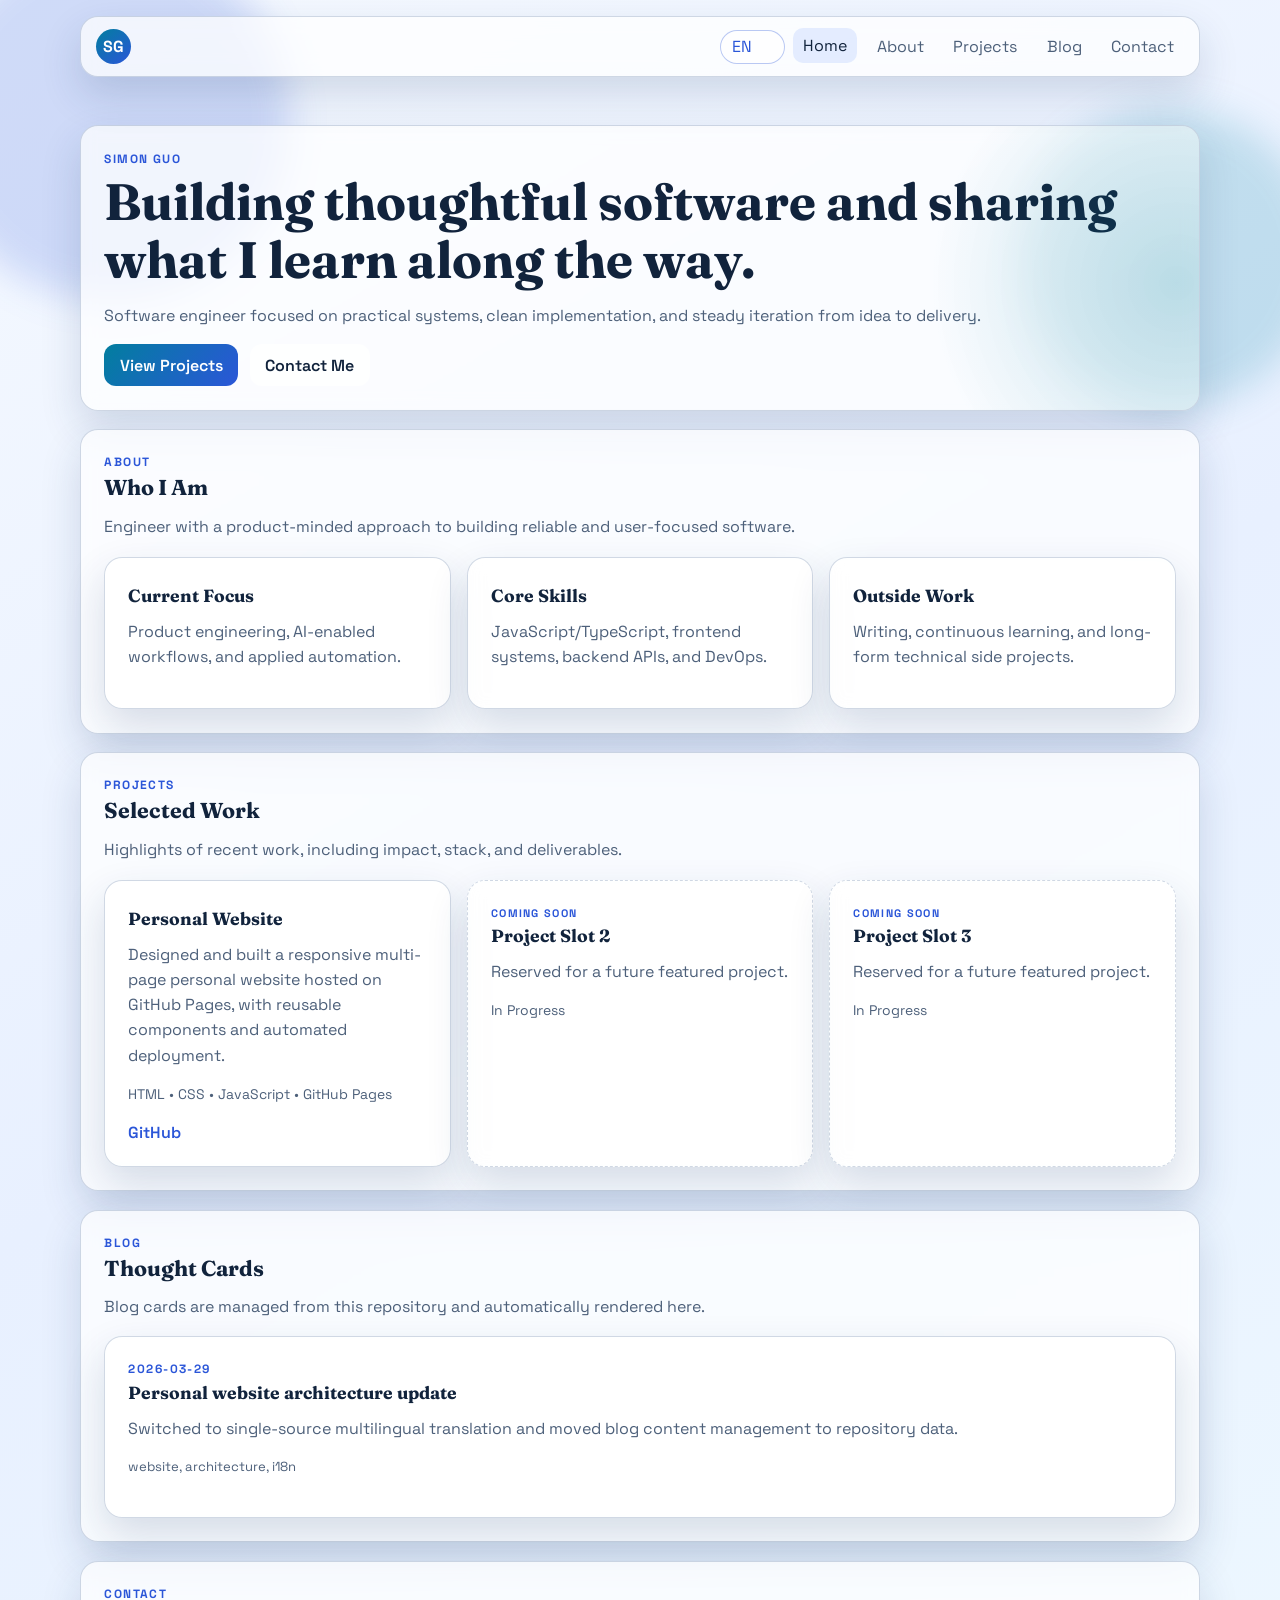
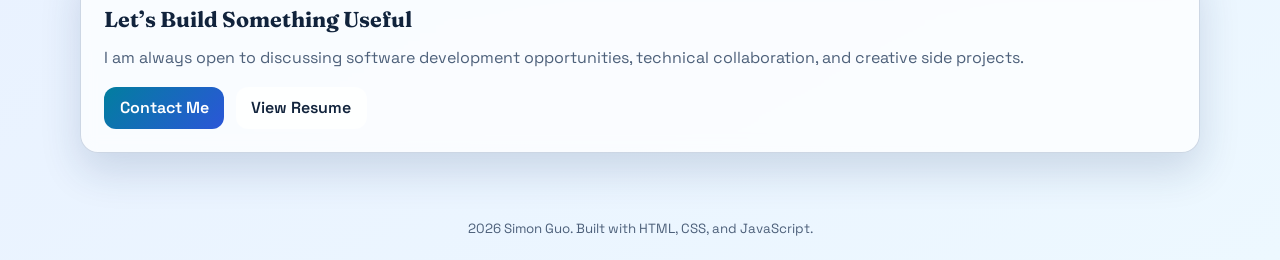
==== commit 4fd33e2d: "Convert homepage to single-page with sticky section-aware nav" ====
--- a/index.html
+++ b/index.html
@@ -30,17 +30,17 @@
           Menu
         </button>
         <nav id="site-nav" class="site-nav">
-          <a href="./index.html" aria-current="page">Home</a>
-          <a href="./pages/about.html">About</a>
-          <a href="./pages/projects.html">Projects</a>
-          <a href="./pages/blog.html">Blog</a>
-          <a href="./pages/contact.html">Contact</a>
+          <a href="#home" aria-current="page">Home</a>
+          <a href="#about">About</a>
+          <a href="#projects">Projects</a>
+          <a href="#blog">Blog</a>
+          <a href="#contact">Contact</a>
         </nav>
       </div>
     </header>
 
     <main>
-      <section class="hero panel reveal">
+      <section id="home" class="hero panel reveal">
         <p class="eyebrow">Simon Guo</p>
         <h1>
           Building thoughtful software and sharing what I learn along the way.
@@ -50,39 +50,91 @@
           and steady iteration from idea to delivery.
         </p>
         <div class="hero-actions">
-          <a class="button" href="./pages/projects.html">View Projects</a>
-          <a class="button button-ghost" href="./pages/blog.html">View Blog</a>
+          <a class="button" href="#projects">View Projects</a>
+          <a class="button button-ghost" href="#contact">Contact Me</a>
         </div>
       </section>
 
-      <section class="grid reveal">
+      <section id="about" class="section-block reveal">
         <article class="panel">
-          <h2>About</h2>
+          <p class="eyebrow">About</p>
+          <h2>Who I Am</h2>
           <p>
-            Background, technical interests, and how I approach engineering work.
+            Engineer with a product-minded approach to building reliable and
+            user-focused software.
           </p>
-          <a class="text-link" href="./pages/about.html">Read more</a>
+          <div class="grid">
+            <article class="panel">
+              <h3>Current Focus</h3>
+              <p>Product engineering, AI-enabled workflows, and applied automation.</p>
+            </article>
+            <article class="panel">
+              <h3>Core Skills</h3>
+              <p>JavaScript/TypeScript, frontend systems, backend APIs, and DevOps.</p>
+            </article>
+            <article class="panel">
+              <h3>Outside Work</h3>
+              <p>Writing, continuous learning, and long-form technical side projects.</p>
+            </article>
+          </div>
         </article>
+      </section>
+
+      <section id="projects" class="section-block reveal">
         <article class="panel">
-          <h2>Projects</h2>
+          <p class="eyebrow">Projects</p>
+          <h2>Selected Work</h2>
+          <p>Highlights of recent work, including impact, stack, and deliverables.</p>
+          <div class="grid">
+            <article class="panel">
+              <h3>Personal Website</h3>
+              <p>
+                Designed and built a responsive multi-page personal website hosted on
+                GitHub Pages, with reusable components and automated deployment.
+              </p>
+              <p class="tags">HTML • CSS • JavaScript • GitHub Pages</p>
+              <a class="text-link" href="https://github.com/sgdev42/personal_website" target="_blank" rel="noreferrer">GitHub</a>
+            </article>
+            <article class="panel coming-soon">
+              <p class="eyebrow">Coming Soon</p>
+              <h3>Project Slot 2</h3>
+              <p>Reserved for a future featured project.</p>
+              <p class="tags">In Progress</p>
+            </article>
+            <article class="panel coming-soon">
+              <p class="eyebrow">Coming Soon</p>
+              <h3>Project Slot 3</h3>
+              <p>Reserved for a future featured project.</p>
+              <p class="tags">In Progress</p>
+            </article>
+          </div>
+        </article>
+      </section>
+
+      <section id="blog" class="section-block reveal">
+        <article class="panel">
+          <p class="eyebrow">Blog</p>
+          <h2>Thought Cards</h2>
           <p>
-            Selected work with context, technical scope, and implementation details.
+            Blog cards are managed from this repository and automatically rendered
+            here.
           </p>
-          <a class="text-link" href="./pages/projects.html">Explore projects</a>
+          <ul id="blog-list" class="blog-list" data-source="./data/blog_cards.json"></ul>
         </article>
+      </section>
+
+      <section id="contact" class="section-block reveal">
         <article class="panel">
-          <h2>Blog</h2>
+          <p class="eyebrow">Contact</p>
+          <h2>Let’s Build Something Useful</h2>
           <p>
-            Small thought cards for notes on ideas, learnings, and experiments.
+            I am always open to discussing software development opportunities,
+            technical collaboration, and creative side projects.
           </p>
-          <a class="text-link" href="./pages/blog.html">Read blog cards</a>
-        </article>
-        <article class="panel">
-          <h2>Contact</h2>
-          <p>
-            Reach out for collaboration, project discussion, or technical exchange.
-          </p>
-          <a class="text-link" href="./pages/contact.html">Get in touch</a>
+          <div class="hero-actions">
+            <a class="button" href="mailto:simonguo2021@outlook.com">Contact Me</a>
+            <a class="button button-ghost" href="https://www.linkedin.com/in/yguo97/" target="_blank" rel="noreferrer">View Resume</a>
+          </div>
         </article>
       </section>
     </main>
--- a/assets/css/styles.css
+++ b/assets/css/styles.css
@@ -19,6 +19,10 @@
 body {
   margin: 0;
   padding: 0;
+}
+
+html {
+  scroll-behavior: smooth;
 }
 
 body {
@@ -270,6 +274,11 @@
   grid-template-columns: repeat(3, minmax(0, 1fr));
 }
 
+.section-block {
+  margin-top: 1.15rem;
+  scroll-margin-top: 6.2rem;
+}
+
 .tags {
   font-size: 0.87rem;
 }
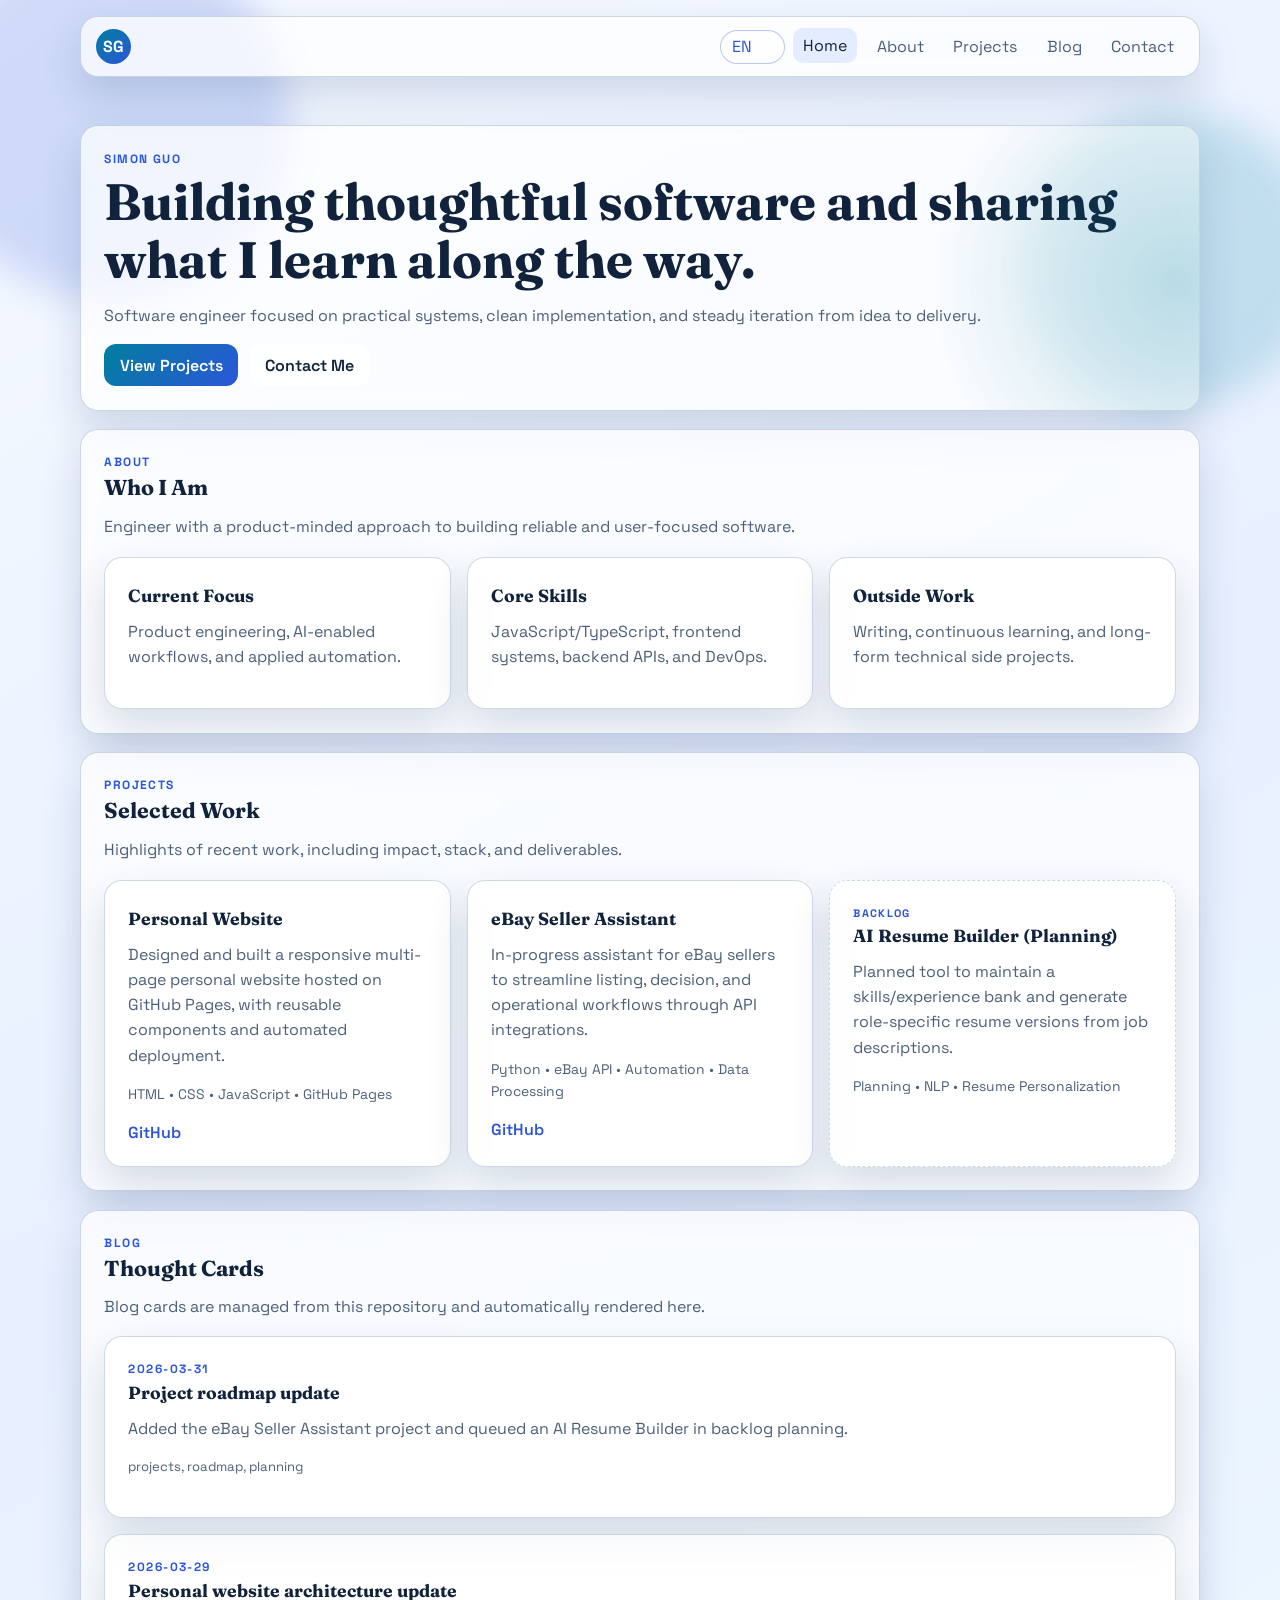
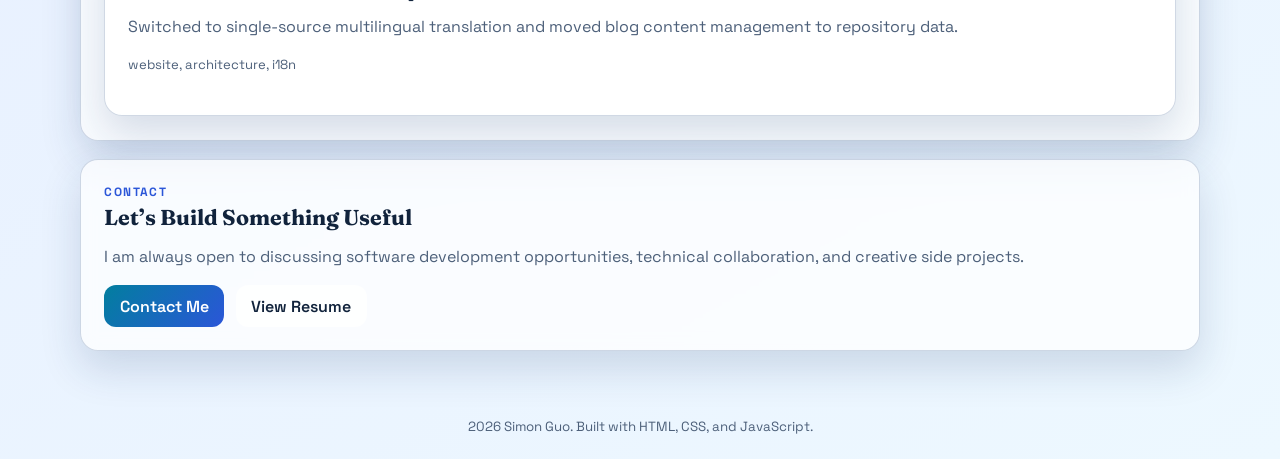
==== commit c6ce14b2: "Add eBay project, resume-builder backlog, and roadmap blog card" ====
--- a/index.html
+++ b/index.html
@@ -95,17 +95,23 @@
               <p class="tags">HTML • CSS • JavaScript • GitHub Pages</p>
               <a class="text-link" href="https://github.com/sgdev42/personal_website" target="_blank" rel="noreferrer">GitHub</a>
             </article>
-            <article class="panel coming-soon">
-              <p class="eyebrow">Coming Soon</p>
-              <h3>Project Slot 2</h3>
-              <p>Reserved for a future featured project.</p>
-              <p class="tags">In Progress</p>
+            <article class="panel">
+              <h3>eBay Seller Assistant</h3>
+              <p>
+                In-progress assistant for eBay sellers to streamline listing, decision,
+                and operational workflows through API integrations.
+              </p>
+              <p class="tags">Python • eBay API • Automation • Data Processing</p>
+              <a class="text-link" href="https://github.com/sgdev42/ebay_seller_assistant" target="_blank" rel="noreferrer">GitHub</a>
             </article>
             <article class="panel coming-soon">
-              <p class="eyebrow">Coming Soon</p>
-              <h3>Project Slot 3</h3>
-              <p>Reserved for a future featured project.</p>
-              <p class="tags">In Progress</p>
+              <p class="eyebrow">Backlog</p>
+              <h3>AI Resume Builder (Planning)</h3>
+              <p>
+                Planned tool to maintain a skills/experience bank and generate
+                role-specific resume versions from job descriptions.
+              </p>
+              <p class="tags">Planning • NLP • Resume Personalization</p>
             </article>
           </div>
         </article>
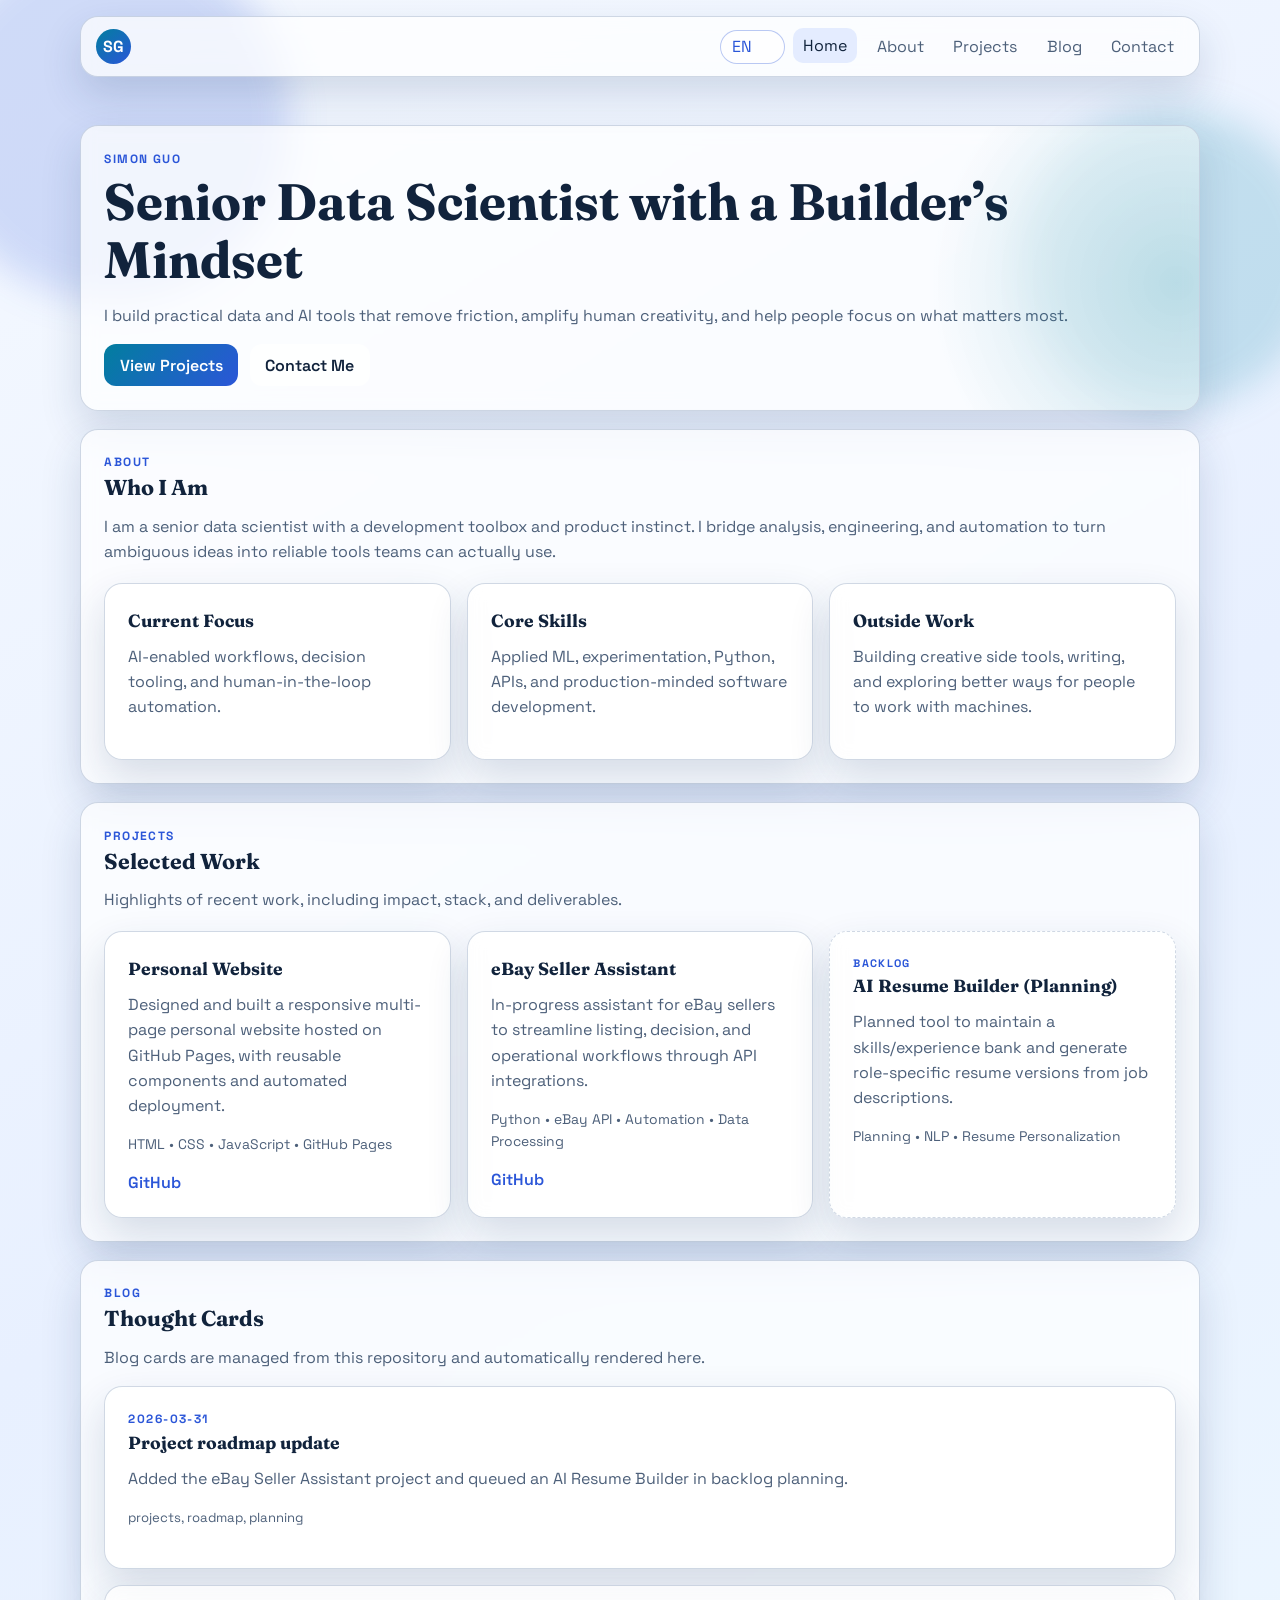
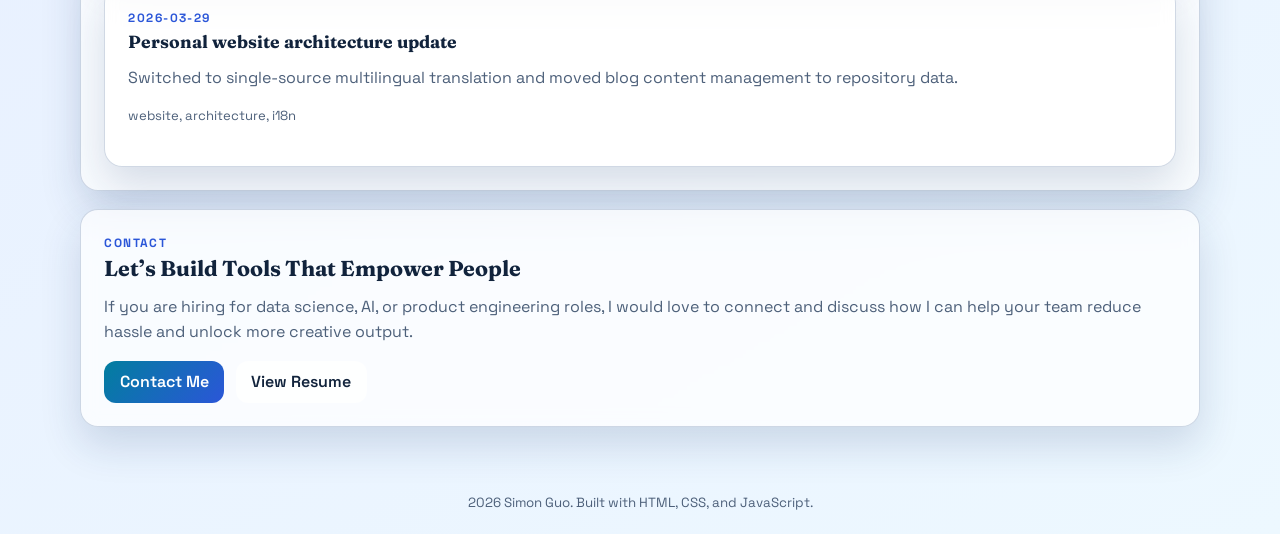
==== commit b5fb4933: "Reposition profile as senior data scientist with builder mindset" ====
--- a/index.html
+++ b/index.html
@@ -43,11 +43,11 @@
       <section id="home" class="hero panel reveal">
         <p class="eyebrow">Simon Guo</p>
         <h1>
-          Building thoughtful software and sharing what I learn along the way.
+          Senior Data Scientist with a Builder’s Mindset
         </h1>
         <p>
-          Software engineer focused on practical systems, clean implementation,
-          and steady iteration from idea to delivery.
+          I build practical data and AI tools that remove friction, amplify human
+          creativity, and help people focus on what matters most.
         </p>
         <div class="hero-actions">
           <a class="button" href="#projects">View Projects</a>
@@ -60,21 +60,22 @@
           <p class="eyebrow">About</p>
           <h2>Who I Am</h2>
           <p>
-            Engineer with a product-minded approach to building reliable and
-            user-focused software.
+            I am a senior data scientist with a development toolbox and product
+            instinct. I bridge analysis, engineering, and automation to turn
+            ambiguous ideas into reliable tools teams can actually use.
           </p>
           <div class="grid">
             <article class="panel">
               <h3>Current Focus</h3>
-              <p>Product engineering, AI-enabled workflows, and applied automation.</p>
+              <p>AI-enabled workflows, decision tooling, and human-in-the-loop automation.</p>
             </article>
             <article class="panel">
               <h3>Core Skills</h3>
-              <p>JavaScript/TypeScript, frontend systems, backend APIs, and DevOps.</p>
+              <p>Applied ML, experimentation, Python, APIs, and production-minded software development.</p>
             </article>
             <article class="panel">
               <h3>Outside Work</h3>
-              <p>Writing, continuous learning, and long-form technical side projects.</p>
+              <p>Building creative side tools, writing, and exploring better ways for people to work with machines.</p>
             </article>
           </div>
         </article>
@@ -132,10 +133,11 @@
       <section id="contact" class="section-block reveal">
         <article class="panel">
           <p class="eyebrow">Contact</p>
-          <h2>Let’s Build Something Useful</h2>
+          <h2>Let’s Build Tools That Empower People</h2>
           <p>
-            I am always open to discussing software development opportunities,
-            technical collaboration, and creative side projects.
+            If you are hiring for data science, AI, or product engineering roles,
+            I would love to connect and discuss how I can help your team reduce
+            hassle and unlock more creative output.
           </p>
           <div class="hero-actions">
             <a class="button" href="mailto:simonguo2021@outlook.com">Contact Me</a>
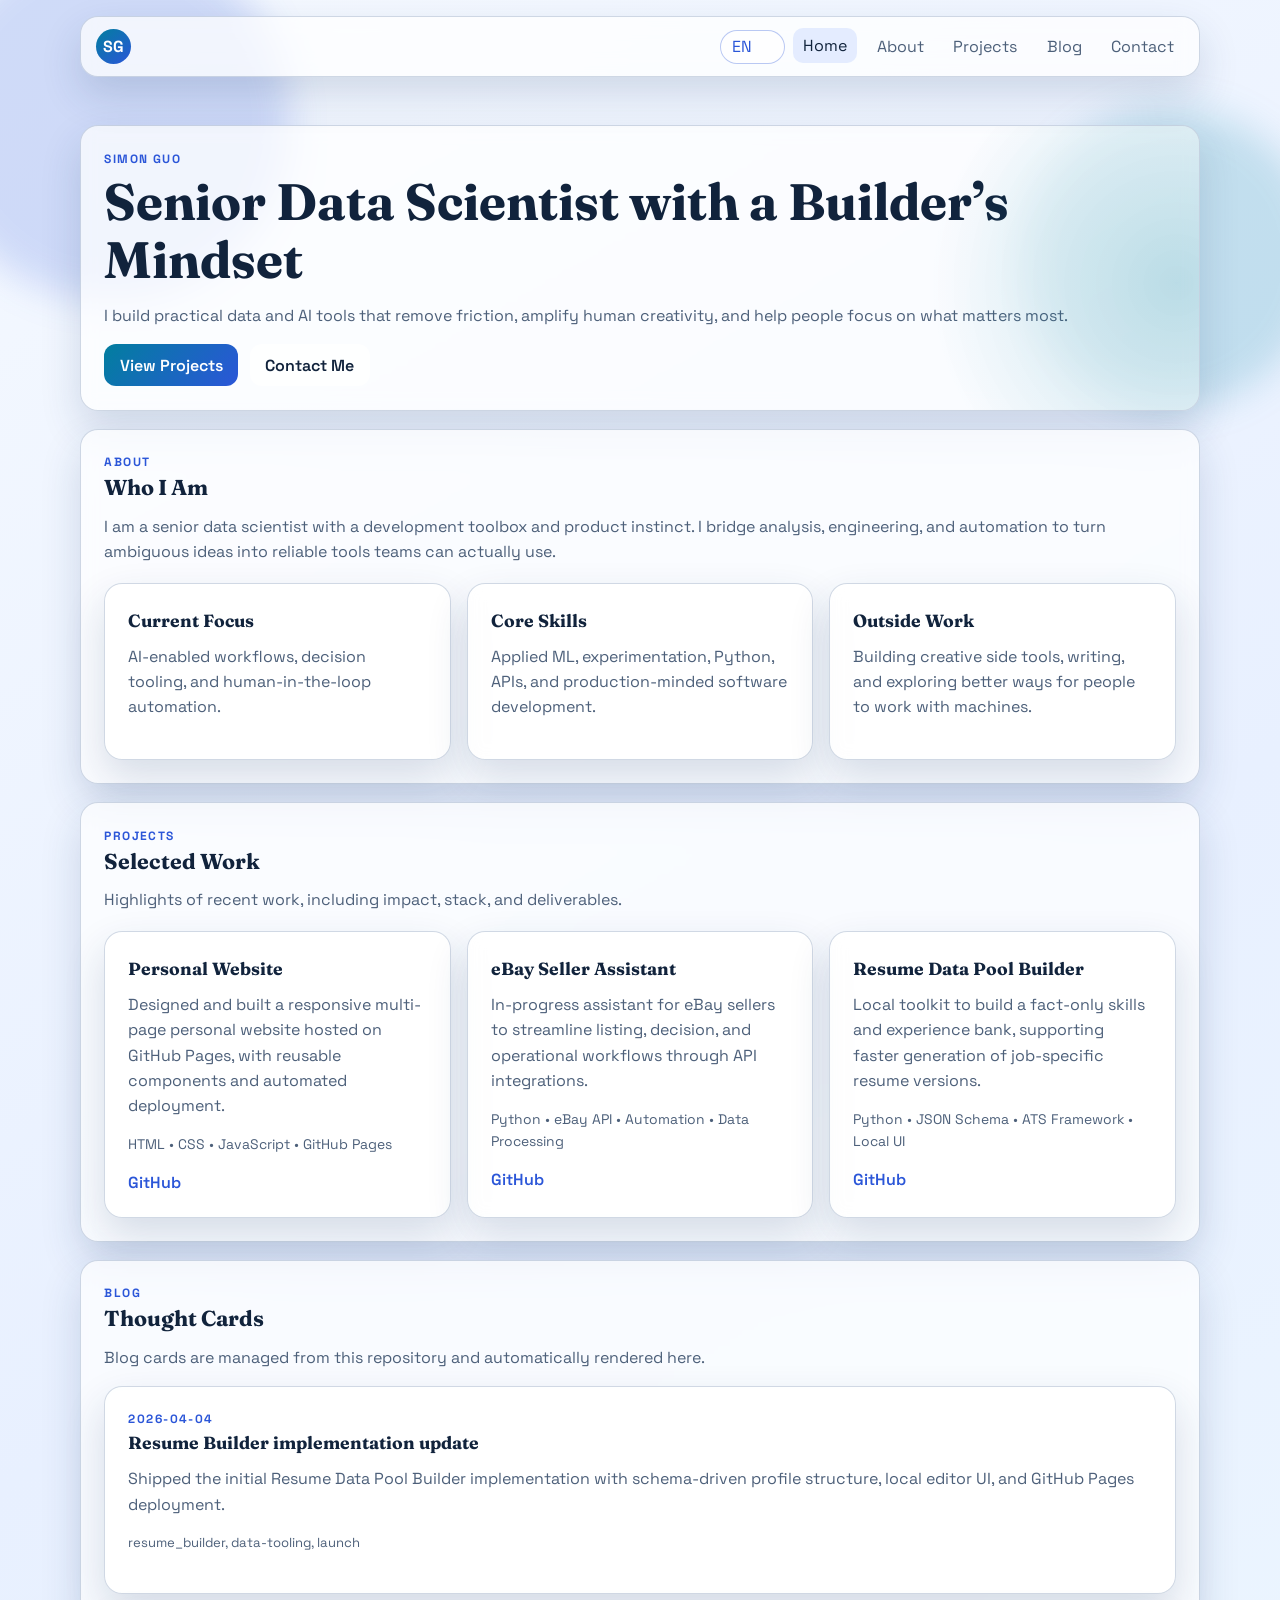
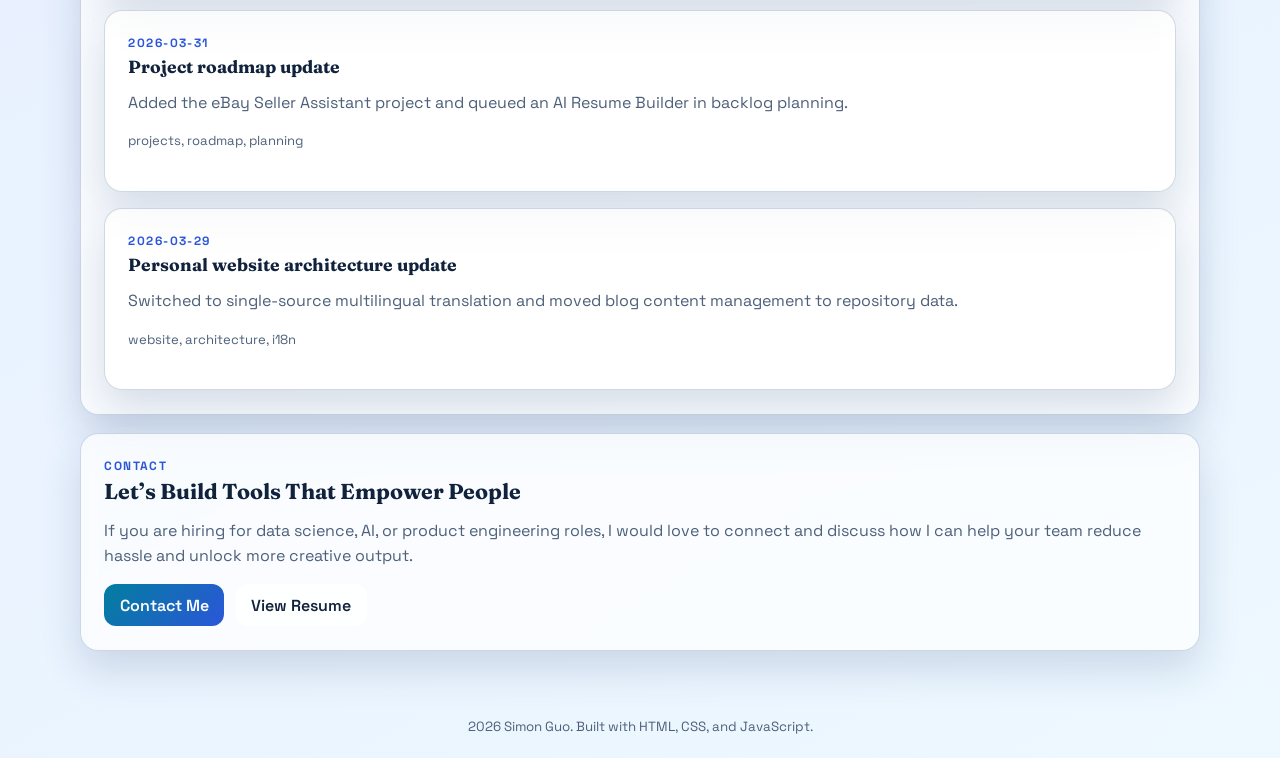
==== commit 6bd9e2eb: "Update resume builder project card and add April 4 progress note" ====
--- a/index.html
+++ b/index.html
@@ -105,14 +105,14 @@
               <p class="tags">Python • eBay API • Automation • Data Processing</p>
               <a class="text-link" href="https://github.com/sgdev42/ebay_seller_assistant" target="_blank" rel="noreferrer">GitHub</a>
             </article>
-            <article class="panel coming-soon">
-              <p class="eyebrow">Backlog</p>
-              <h3>AI Resume Builder (Planning)</h3>
+            <article class="panel">
+              <h3>Resume Data Pool Builder</h3>
               <p>
-                Planned tool to maintain a skills/experience bank and generate
-                role-specific resume versions from job descriptions.
+                Local toolkit to build a fact-only skills and experience bank,
+                supporting faster generation of job-specific resume versions.
               </p>
-              <p class="tags">Planning • NLP • Resume Personalization</p>
+              <p class="tags">Python • JSON Schema • ATS Framework • Local UI</p>
+              <a class="text-link" href="https://github.com/sgdev42/resume_builder" target="_blank" rel="noreferrer">GitHub</a>
             </article>
           </div>
         </article>
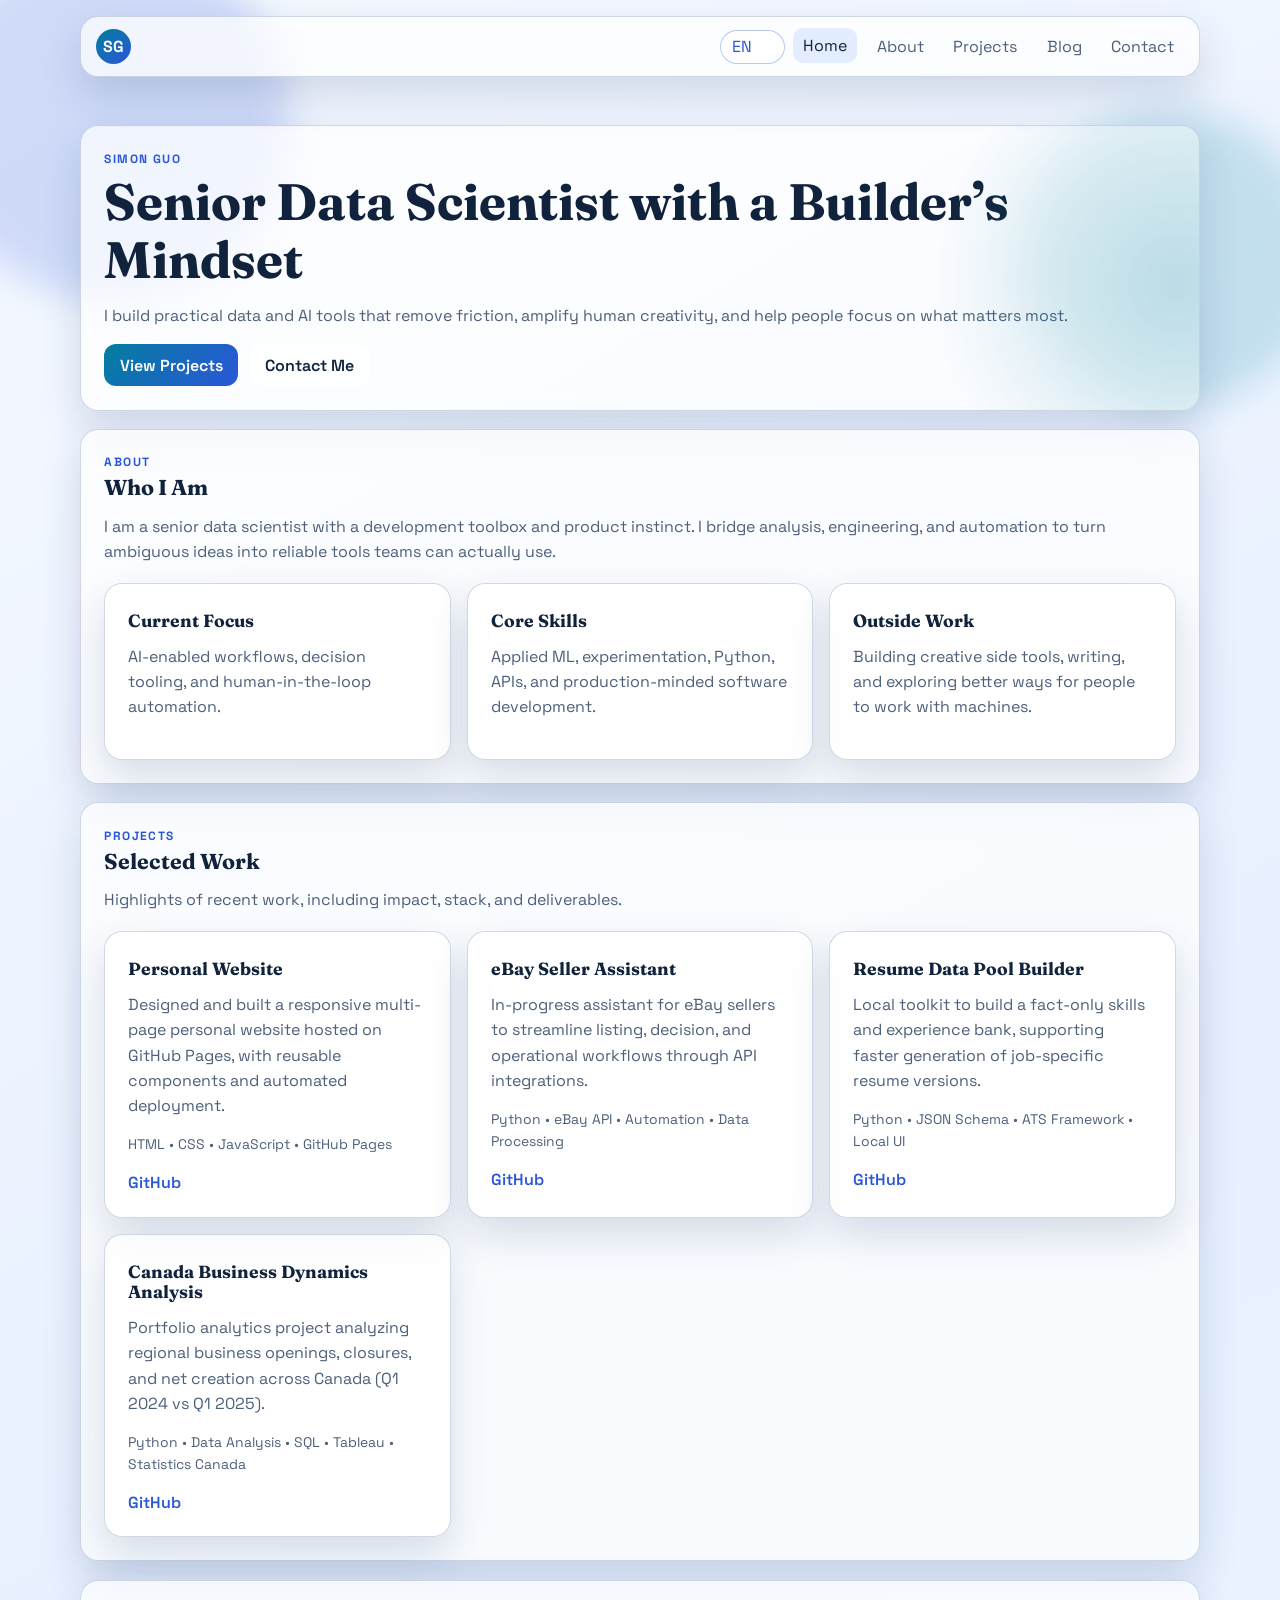
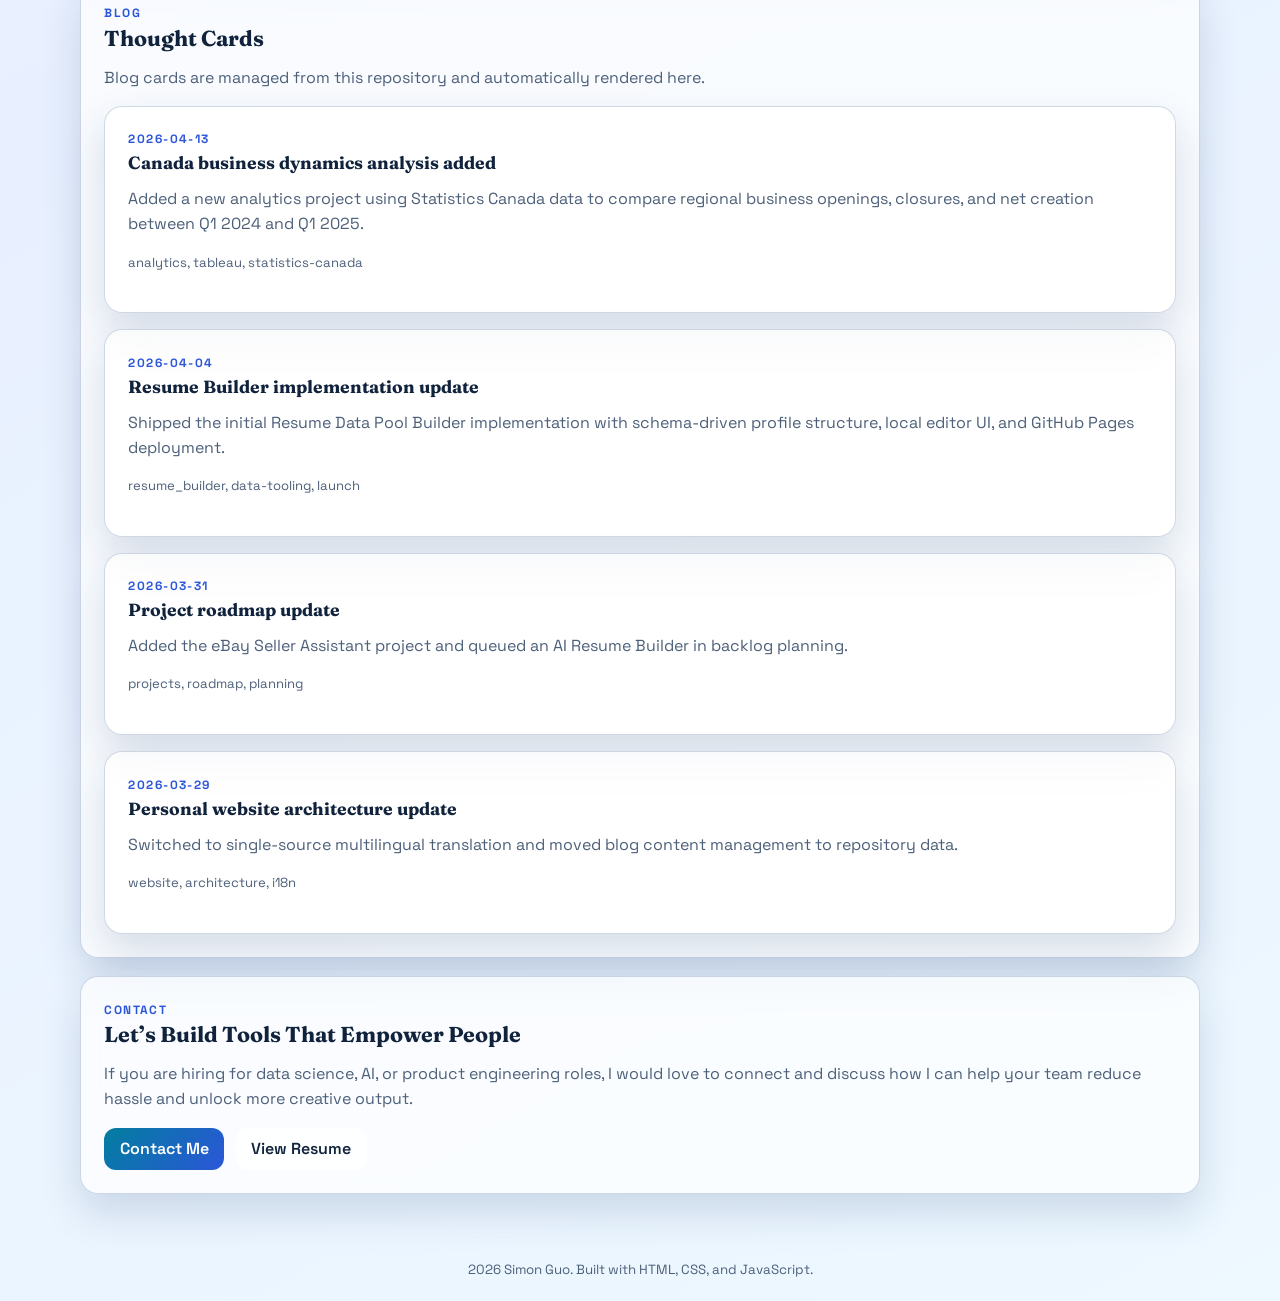
==== commit 189581d2: "Add Canada business dynamics project and April 13 update card" ====
--- a/index.html
+++ b/index.html
@@ -114,6 +114,15 @@
               <p class="tags">Python • JSON Schema • ATS Framework • Local UI</p>
               <a class="text-link" href="https://github.com/sgdev42/resume_builder" target="_blank" rel="noreferrer">GitHub</a>
             </article>
+            <article class="panel">
+              <h3>Canada Business Dynamics Analysis</h3>
+              <p>
+                Portfolio analytics project analyzing regional business openings,
+                closures, and net creation across Canada (Q1 2024 vs Q1 2025).
+              </p>
+              <p class="tags">Python • Data Analysis • SQL • Tableau • Statistics Canada</p>
+              <a class="text-link" href="https://github.com/sgdev42/canada-business-dynamics-analysis" target="_blank" rel="noreferrer">GitHub</a>
+            </article>
           </div>
         </article>
       </section>
